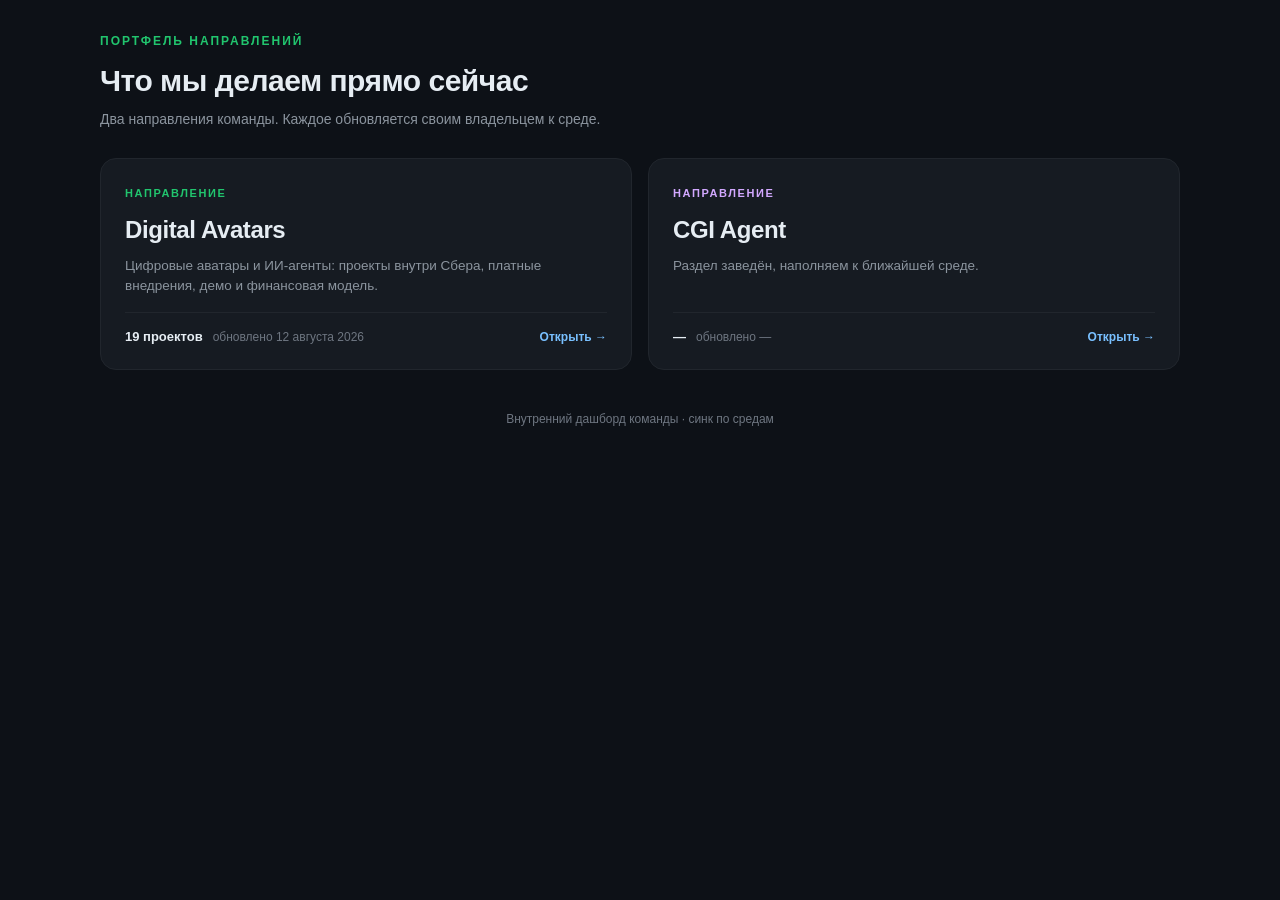
==== index.html @ f376ada9 "Два направления, общие стили, дата обновления и еженедельный пинг - index.html — титул с кнопками Di" ====
<!DOCTYPE html>
<html lang="ru">
<head>
<meta charset="UTF-8">
<meta name="viewport" content="width=device-width, initial-scale=1.0">
<title>Портфель направлений — Digital Avatars и CGI Agent</title>
<link rel="stylesheet" href="assets/style.css">
</head>
<body>
<div class="wrap">

  <header>
    <div class="kicker">Портфель направлений</div>
    <h1>Что мы делаем прямо сейчас</h1>
    <div class="sub">Два направления команды. Каждое обновляется своим владельцем к среде.</div>
  </header>

  <div class="home-cards">
    <a class="home-card da" href="digital-avatars.html">
      <div class="hc-kicker">Направление</div>
      <div class="hc-title">Digital Avatars</div>
      <div class="hc-desc">Цифровые аватары и ИИ-агенты: проекты внутри Сбера, платные внедрения, демо и финансовая модель.</div>
      <div class="hc-foot">
        <span class="hc-count">19 проектов</span>
        <span>обновлено <span data-updated="da">12 августа 2026</span></span>
        <span class="hc-go">Открыть →</span>
      </div>
    </a>

    <a class="home-card cgi" href="cgi-agent.html">
      <div class="hc-kicker">Направление</div>
      <div class="hc-title">CGI Agent</div>
      <div class="hc-desc">Раздел заведён, наполняем к ближайшей среде.</div>
      <div class="hc-foot">
        <span class="hc-count">—</span>
        <span>обновлено <span data-updated="cgi">—</span></span>
        <span class="hc-go">Открыть →</span>
      </div>
    </a>
  </div>

  <footer>Внутренний дашборд команды · синк по средам</footer>

</div>
</body>
</html>
---- assets/style.css ----
:root { color-scheme: dark; }
* { margin: 0; padding: 0; box-sizing: border-box; }
body {
  font-family: -apple-system, BlinkMacSystemFont, "Segoe UI", Roboto, Helvetica, Arial, sans-serif;
  background: #0d1117;
  color: #e6edf3;
  line-height: 1.5;
  padding: 32px 24px 64px;
  -webkit-font-smoothing: antialiased;
}
.wrap { max-width: 1080px; margin: 0 auto; }

/* Header */
header { margin-bottom: 8px; }
.kicker {
  font-size: 12px; letter-spacing: 2px; text-transform: uppercase;
  color: #21c56e; font-weight: 700; margin-bottom: 8px;
}
h1 { font-size: 30px; font-weight: 800; letter-spacing: -0.5px; }
.sub { color: #8b949e; font-size: 14px; margin-top: 6px; }
.updated { color: #6e7681; font-size: 12px; margin-top: 10px; }

/* Nav (шапка направлений — дублируется в разметке каждой страницы) */
.nav { display: flex; align-items: center; gap: 10px; flex-wrap: wrap; margin: 0 0 28px; }
.nav-btn {
  display: inline-block; padding: 9px 18px; border-radius: 10px;
  border: 1px solid #21262d; background: #161b22; color: #8b949e;
  font-size: 14px; font-weight: 700; text-decoration: none;
  transition: border-color .12s ease, color .12s ease, background .12s ease;
}
.nav-btn:hover { border-color: #30363d; color: #e6edf3; background: #1c2431; }
.nav-btn.active {
  border-color: #21c56e; color: #e6edf3; background: rgba(33,197,110,0.10);
  box-shadow: 0 0 0 1px rgba(33,197,110,0.25);
}
.nav-home {
  margin-left: auto; color: #6e7681; font-size: 12.5px;
  text-decoration: none; font-weight: 600;
}
.nav-home:hover { color: #8b949e; }

/* Titular page — карточки направлений */
.home-cards { display: grid; grid-template-columns: repeat(2, 1fr); gap: 16px; margin: 28px 0 36px; }
.home-card {
  display: block; text-decoration: none; color: inherit;
  background: #161b22; border: 1px solid #21262d; border-radius: 16px;
  padding: 26px 24px 22px; transition: border-color .12s ease, transform .12s ease;
}
.home-card:hover { border-color: #30363d; transform: translateY(-2px); }
.home-card.da:hover { border-color: #21c56e; }
.home-card.cgi:hover { border-color: #d2a8ff; }
.home-card .hc-kicker {
  font-size: 11px; letter-spacing: 1.6px; text-transform: uppercase;
  font-weight: 700; margin-bottom: 10px;
}
.home-card.da .hc-kicker { color: #21c56e; }
.home-card.cgi .hc-kicker { color: #d2a8ff; }
.home-card .hc-title { font-size: 24px; font-weight: 800; letter-spacing: -0.4px; }
.home-card .hc-desc { font-size: 13.5px; color: #8b949e; margin-top: 8px; min-height: 40px; }
.home-card .hc-foot {
  display: flex; align-items: baseline; gap: 10px;
  margin-top: 16px; padding-top: 14px; border-top: 1px solid #21262d;
  font-size: 12px; color: #6e7681;
}
.home-card .hc-count { font-weight: 700; color: #e6edf3; font-size: 13px; }
.home-card .hc-go { margin-left: auto; font-weight: 700; color: #79c0ff; }

/* Sections */
section { margin-bottom: 40px; }
.sec-head { display: flex; align-items: center; gap: 10px; margin-bottom: 16px; }
.sec-head h2 { font-size: 18px; font-weight: 700; }
.sec-head .dot { width: 10px; height: 10px; border-radius: 50%; }
.dot.green { background: #21c56e; }
.dot.blue  { background: #58a6ff; }
.dot.amber { background: #e3b341; }
.dot.violet { background: #d2a8ff; }
.sec-head .count { color: #6e7681; font-size: 13px; font-weight: 600; margin-left: auto; }

/* Summary counters */
.counters { display: flex; gap: 12px; flex-wrap: wrap; margin: 24px 0 36px; }
.counter {
  flex: 1; min-width: 150px; background: #161b22; border: 1px solid #21262d;
  border-radius: 12px; padding: 16px 18px;
}
.counter .n { font-size: 28px; font-weight: 800; color: #e6edf3; }
.counter .l { font-size: 12px; color: #8b949e; margin-top: 2px; }
.counter.green .n { color: #21c56e; }
.counter.blue  .n { color: #58a6ff; }
.counter.amber .n { color: #e3b341; }

/* Sub-group label (внутри секций) */
.group-label {
  font-size: 12px; text-transform: uppercase; letter-spacing: 1px;
  color: #8b949e; font-weight: 700; margin: 18px 0 8px;
}

/* Compact list */
.list { border: 1px solid #21262d; border-radius: 12px; overflow: hidden; background: #161b22; }
.row {
  display: flex; align-items: baseline; gap: 12px;
  padding: 11px 16px; border-bottom: 1px solid #21262d;
}
.row:last-child { border-bottom: none; }
.row .name { font-size: 14.5px; font-weight: 600; color: #e6edf3; flex: 1; }
.row .note { font-size: 13px; color: #8b949e; }
.tag {
  font-size: 11px; font-weight: 700; padding: 2px 8px; border-radius: 20px;
  white-space: nowrap; letter-spacing: 0.3px;
}
.tag.cross { background: rgba(88,166,255,0.14); color: #79c0ff; }
.tag.docs  { background: rgba(33,197,110,0.14); color: #56d888; }
.tag.dev   { background: rgba(227,179,65,0.16); color: #e3b341; }
.tag.paid  { background: rgba(210,153,255,0.16); color: #d2a8ff; }
.tag.wait  { background: rgba(139,148,158,0.18); color: #b1bac4; }
.tag.cpu   { background: rgba(255,123,114,0.14); color: #ff9f97; }

/* Пустое состояние (раздел, который ещё не наполнен) */
.empty {
  border: 1px dashed #30363d; border-radius: 12px; background: #12171f;
  padding: 26px 22px; color: #8b949e; font-size: 13.5px;
}
.empty b { color: #e6edf3; display: block; font-size: 15px; margin-bottom: 6px; font-weight: 700; }
.empty code {
  font-family: ui-monospace, SFMono-Regular, Menlo, monospace; font-size: 12.5px;
  background: #21262d; color: #b1bac4; padding: 1px 6px; border-radius: 5px;
}

/* Fin model */
.fin-grid { display: grid; grid-template-columns: repeat(3, 1fr); gap: 16px; }
.plan {
  background: #161b22; border: 1px solid #21262d; border-radius: 14px;
  padding: 22px 20px; position: relative;
}
.plan.mid { border-color: #21c56e; box-shadow: 0 0 0 1px rgba(33,197,110,0.35); }
.plan .tier { font-size: 13px; color: #8b949e; font-weight: 600; }
.plan .price { font-size: 26px; font-weight: 800; margin: 8px 0 4px; letter-spacing: -0.5px; }
.plan .price .cur { font-size: 15px; color: #8b949e; font-weight: 600; }
.plan .desc { font-size: 13px; color: #8b949e; }
.plan .badge {
  position: absolute; top: -10px; right: 16px; background: #21c56e; color: #06210f;
  font-size: 10px; font-weight: 800; text-transform: uppercase; letter-spacing: 0.5px;
  padding: 3px 9px; border-radius: 20px;
}

/* Sales plan table */
.plan-title { font-size: 14px; font-weight: 700; color: #e6edf3; margin: 28px 0 4px; }
.plan-sub { font-size: 12.5px; color: #8b949e; margin-bottom: 14px; }
.ptable-scroll { overflow-x: auto; }
.ptable { width: 100%; border-collapse: collapse; border: 1px solid #21262d;
  border-radius: 12px; overflow: hidden; background: #161b22; font-size: 14px; }
.ptable th, .ptable td { padding: 10px 14px; text-align: right; }
.ptable th:first-child, .ptable td:first-child { text-align: left; }
.ptable thead th { background: #1c2431; color: #8b949e; font-size: 12px;
  font-weight: 700; text-transform: uppercase; letter-spacing: 0.5px; }
.ptable tbody tr { border-top: 1px solid #21262d; }
.ptable .grp td { background: #21262d; color: #79c0ff; font-weight: 700;
  font-size: 12px; text-transform: uppercase; letter-spacing: 0.8px; }
.ptable .new td:first-child { color: #e6edf3; }
.ptable .new td { color: #79c0ff; font-weight: 600; }
.ptable .renew td:first-child { color: #56d888; }
.ptable .renew td { color: #56d888; font-weight: 600; }
.ptable .total td { border-top: 2px solid #30363d; }
.ptable .total td:first-child { color: #e6edf3; font-weight: 700; }
.ptable .total td { color: #e6edf3; font-weight: 700; }
.ptable .total.renew td:first-child, .ptable .total.renew td { color: #56d888; }
.num-dim { color: #6e7681; }

/* Avatar demo */
.demo-frame {
  position: relative; width: 100%; max-width: 100%; aspect-ratio: 16 / 9;
  border: 1px solid #21262d; border-radius: 14px; overflow: hidden; background: #161b22;
}
.demo-frame iframe { width: 100%; height: 100%; border: 0; display: block; }
.demo-fallback {
  position: absolute; inset: 0; display: flex; flex-direction: column;
  align-items: center; justify-content: center; gap: 12px; text-align: center;
  padding: 24px; color: #8b949e; font-size: 13px; z-index: -1;
}
.btn-link {
  display: inline-block; margin-top: 12px; padding: 9px 16px; border-radius: 10px;
  background: #21c56e; color: #06210f; font-weight: 700; font-size: 13px;
  text-decoration: none;
}
.demo-note { font-size: 12.5px; color: #8b949e; margin-top: 10px; }
.demo-img { width: 100%; max-width: 760px; border-radius: 14px; border: 1px solid #21262d; display: block; }

footer { margin-top: 40px; color: #6e7681; font-size: 12px; text-align: center; }

@media (max-width: 720px) {
  .fin-grid { grid-template-columns: 1fr; }
  .home-cards { grid-template-columns: 1fr; }
  .row { flex-wrap: wrap; gap: 6px 10px; }
  .nav-home { margin-left: 0; width: 100%; }
}
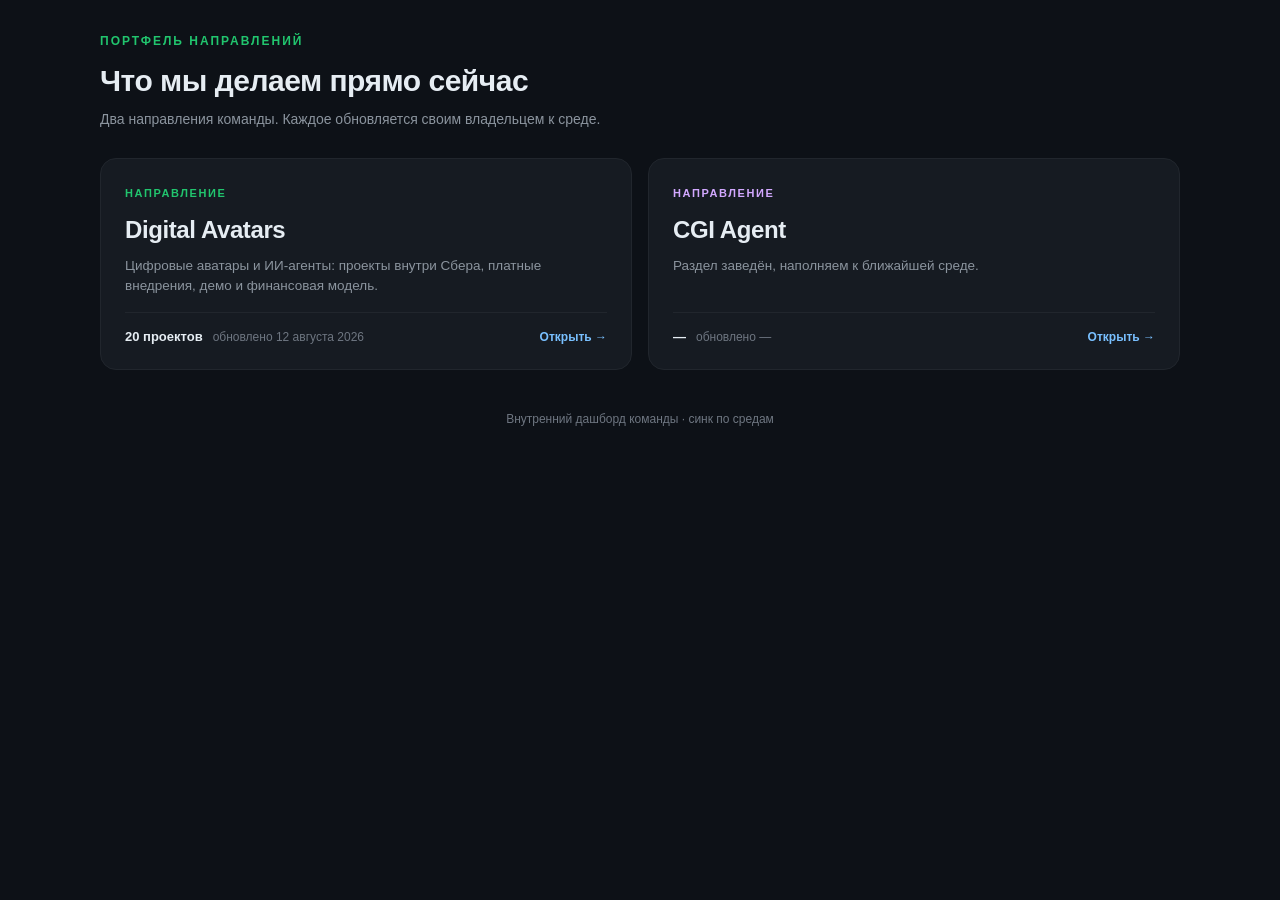
==== commit 58e1d3d1: "В проработку: агент индивидуальных уроков для Корпоративного университета Строка проекта плюс развор" ====
--- a/index.html
+++ b/index.html
@@ -21,7 +21,7 @@
       <div class="hc-title">Digital Avatars</div>
       <div class="hc-desc">Цифровые аватары и ИИ-агенты: проекты внутри Сбера, платные внедрения, демо и финансовая модель.</div>
       <div class="hc-foot">
-        <span class="hc-count">19 проектов</span>
+        <span class="hc-count">20 проектов</span>
         <span>обновлено <span data-updated="da">12 августа 2026</span></span>
         <span class="hc-go">Открыть →</span>
       </div>
--- a/assets/style.css
+++ b/assets/style.css
@@ -113,6 +113,70 @@
 .tag.paid  { background: rgba(210,153,255,0.16); color: #d2a8ff; }
 .tag.wait  { background: rgba(139,148,158,0.18); color: #b1bac4; }
 .tag.cpu   { background: rgba(255,123,114,0.14); color: #ff9f97; }
+
+/* Фокус недели */
+.focus {
+  border: 1px solid rgba(210,168,255,0.35); border-radius: 16px;
+  background: linear-gradient(180deg, rgba(210,168,255,0.06), rgba(210,168,255,0) 220px);
+  padding: 22px 22px 24px;
+}
+.focus .sec-head { margin-bottom: 14px; }
+.focus .demo-img { max-width: 100%; }
+
+.stand { margin-top: 22px; border-top: 1px solid #21262d; padding-top: 20px; }
+.stand-head { display: flex; align-items: center; gap: 14px; flex-wrap: wrap; }
+.stand-title { font-size: 15px; font-weight: 700; }
+.stand-sub { font-size: 12.5px; color: #8b949e; margin-top: 2px; }
+.stand-head .btn-link { margin-top: 0; margin-left: auto; }
+.creds {
+  margin-top: 12px; font-size: 12.5px; color: #8b949e;
+  background: #12171f; border: 1px solid #21262d; border-radius: 10px; padding: 9px 13px;
+}
+.creds code {
+  font-family: ui-monospace, SFMono-Regular, Menlo, monospace;
+  background: #21262d; color: #e6edf3; padding: 1px 7px; border-radius: 5px; font-size: 12.5px;
+}
+.stand-frame {
+  position: relative; margin-top: 14px; width: 100%; aspect-ratio: 16 / 9;
+  border: 1px solid #21262d; border-radius: 14px; overflow: hidden; background: #12171f;
+  display: flex; align-items: center; justify-content: center; flex-direction: column; gap: 10px;
+}
+.stand-frame iframe { width: 100%; height: 100%; border: 0; display: block; }
+.stand-load {
+  font: inherit; font-size: 13px; font-weight: 700; cursor: pointer;
+  padding: 10px 18px; border-radius: 10px; border: 0;
+  background: #d2a8ff; color: #1a0f24;
+}
+.stand-load:hover { background: #e0bfff; }
+.stand-hint { font-size: 12.5px; color: #6e7681; max-width: 460px; text-align: center; }
+
+.next {
+  margin-top: 22px; display: flex; align-items: center; gap: 10px;
+  border: 1px solid #21262d; border-left: 3px solid #e3b341; border-radius: 10px;
+  background: #161b22; padding: 13px 16px; font-size: 14.5px; font-weight: 600;
+}
+.next .next-label {
+  font-size: 11px; font-weight: 700; text-transform: uppercase; letter-spacing: 1px;
+  color: #e3b341;
+}
+
+/* Разворот сценария под строкой проекта */
+.scenario {
+  margin-top: 14px; border: 1px solid #21262d; border-left: 3px solid #58a6ff;
+  border-radius: 12px; background: #12171f; padding: 18px 20px;
+}
+.scenario .sc-title { font-size: 13.5px; font-weight: 700; color: #e6edf3; }
+.scenario .sc-sub { font-size: 12.5px; color: #8b949e; margin: 3px 0 16px; }
+.scenario ol { list-style: none; counter-reset: sc; display: grid; gap: 13px; }
+.scenario li { counter-increment: sc; display: flex; gap: 12px; }
+.scenario li::before {
+  content: counter(sc); flex: 0 0 22px; height: 22px; border-radius: 50%;
+  background: #21262d; color: #79c0ff; font-size: 11.5px; font-weight: 700;
+  display: flex; align-items: center; justify-content: center;
+}
+.scenario li > div { font-size: 13.5px; color: #c9d1d9; }
+.scenario .quote { color: #e6edf3; font-weight: 600; }
+.scenario .fmt { display: flex; gap: 8px; flex-wrap: wrap; margin-top: 8px; }
 
 /* Пустое состояние (раздел, который ещё не наполнен) */
 .empty {
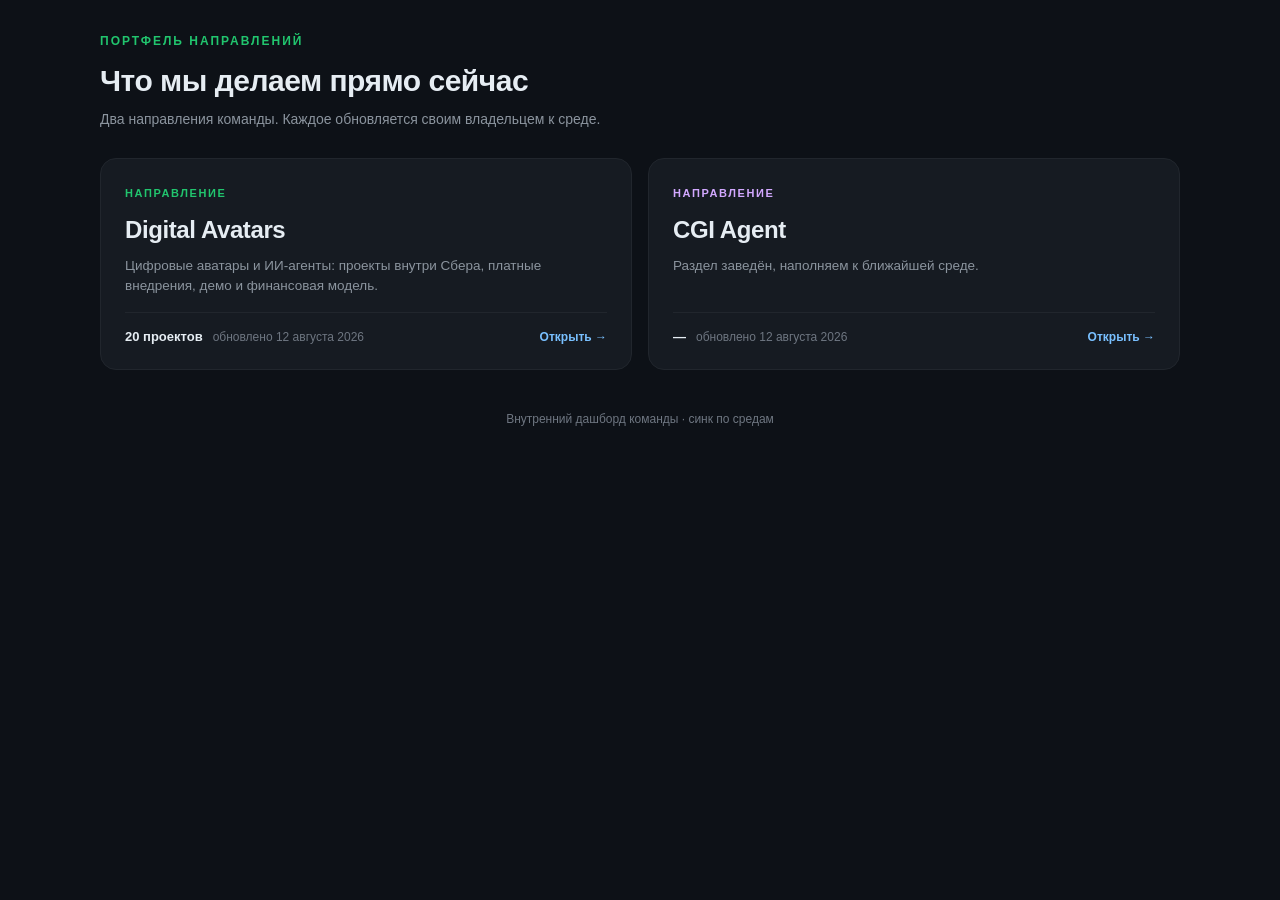
==== commit edad9930: "CGI Agent: два скриншота mcpgraph workspace Секция «Как это выглядит» на странице CGI Agent: сборка " ====
--- a/index.html
+++ b/index.html
@@ -33,7 +33,7 @@
       <div class="hc-desc">Раздел заведён, наполняем к ближайшей среде.</div>
       <div class="hc-foot">
         <span class="hc-count">—</span>
-        <span>обновлено <span data-updated="cgi">—</span></span>
+        <span>обновлено <span data-updated="cgi">12 августа 2026</span></span>
         <span class="hc-go">Открыть →</span>
       </div>
     </a>
--- a/assets/style.css
+++ b/assets/style.css
@@ -177,6 +177,17 @@
 .scenario li > div { font-size: 13.5px; color: #c9d1d9; }
 .scenario .quote { color: #e6edf3; font-weight: 600; }
 .scenario .fmt { display: flex; gap: 8px; flex-wrap: wrap; margin-top: 8px; }
+
+/* Скриншоты */
+.shots { display: grid; gap: 22px; }
+.shot img {
+  display: block; width: 100%; border-radius: 14px; border: 1px solid #21262d;
+}
+.shot figcaption { font-size: 12.5px; color: #8b949e; margin-top: 10px; }
+.shot .pending {
+  display: inline-block; margin-left: 6px; font-size: 11px; font-weight: 700;
+  text-transform: uppercase; letter-spacing: 0.6px; color: #e3b341;
+}
 
 /* Пустое состояние (раздел, который ещё не наполнен) */
 .empty {
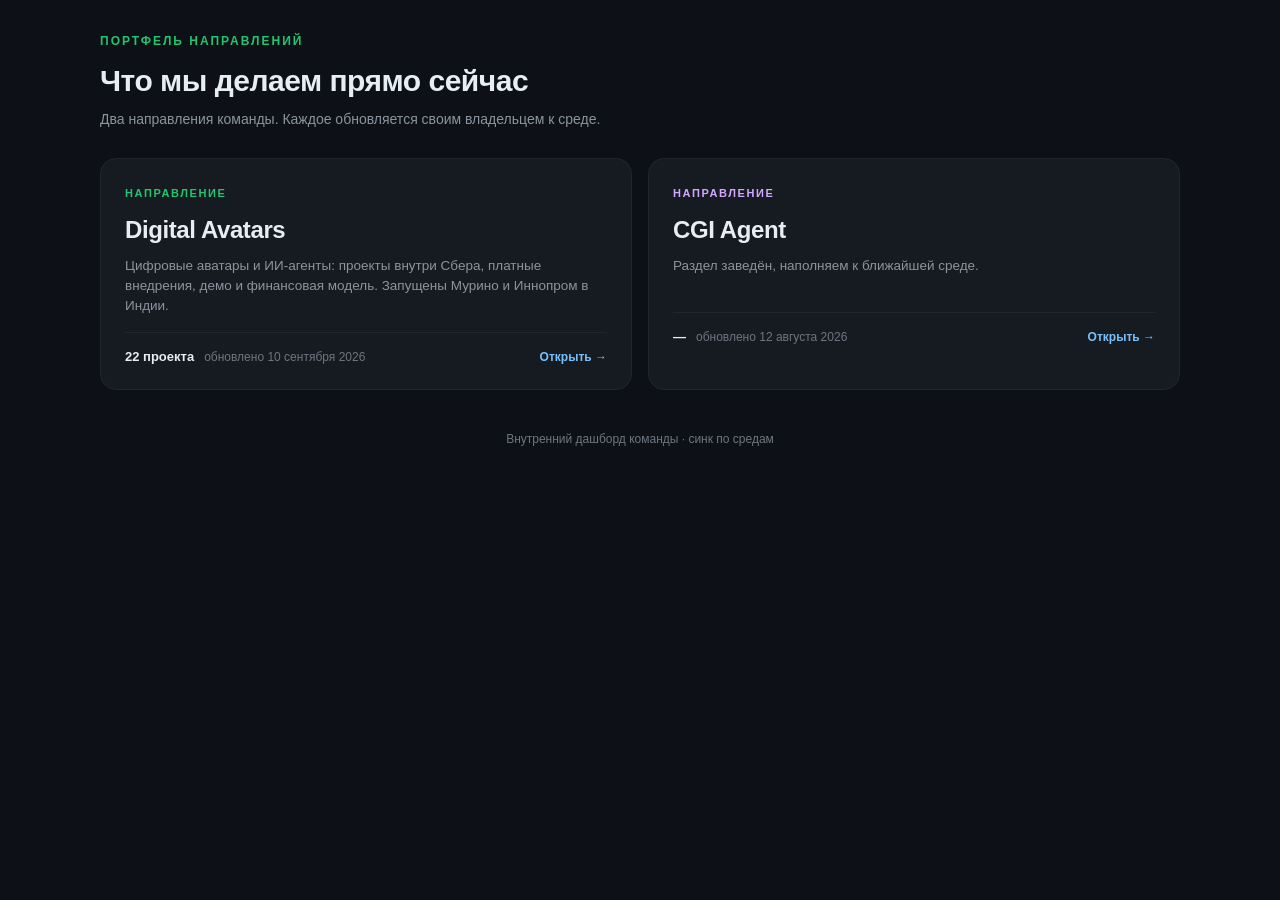
==== commit 6d2fb767: "Запущены Мурино и Иннопром: видео, секция «Запущено», апдейт портфеля Фокус недели переехал на Инноп" ====
--- a/index.html
+++ b/index.html
@@ -19,10 +19,10 @@
     <a class="home-card da" href="digital-avatars.html">
       <div class="hc-kicker">Направление</div>
       <div class="hc-title">Digital Avatars</div>
-      <div class="hc-desc">Цифровые аватары и ИИ-агенты: проекты внутри Сбера, платные внедрения, демо и финансовая модель.</div>
+      <div class="hc-desc">Цифровые аватары и ИИ-агенты: проекты внутри Сбера, платные внедрения, демо и финансовая модель. Запущены Мурино и Иннопром в Индии.</div>
       <div class="hc-foot">
-        <span class="hc-count">20 проектов</span>
-        <span>обновлено <span data-updated="da">12 августа 2026</span></span>
+        <span class="hc-count">22 проекта</span>
+        <span>обновлено <span data-updated="da">10 сентября 2026</span></span>
         <span class="hc-go">Открыть →</span>
       </div>
     </a>
--- a/assets/style.css
+++ b/assets/style.css
@@ -113,6 +113,9 @@
 .tag.paid  { background: rgba(210,153,255,0.16); color: #d2a8ff; }
 .tag.wait  { background: rgba(139,148,158,0.18); color: #b1bac4; }
 .tag.cpu   { background: rgba(255,123,114,0.14); color: #ff9f97; }
+.tag.live  { background: rgba(33,197,110,0.20); color: #56d888; }
+.tag.upd   { background: rgba(121,192,255,0.16); color: #a5d6ff; }
+.tag.new   { background: rgba(210,153,255,0.16); color: #d2a8ff; }
 
 /* Фокус недели */
 .focus {
@@ -159,6 +162,51 @@
   font-size: 11px; font-weight: 700; text-transform: uppercase; letter-spacing: 1px;
   color: #e3b341;
 }
+
+/* Видео с площадок */
+.vid { margin: 0; }
+.vid video {
+  display: block; width: 100%; border-radius: 14px;
+  border: 1px solid #21262d; background: #0d1117;
+}
+.vid figcaption { font-size: 12.5px; color: #8b949e; margin-top: 9px; }
+.vid-grid { display: grid; grid-template-columns: repeat(2, 1fr); gap: 16px; margin-top: 16px; }
+
+/* Фокус недели: вертикальное видео слева, программа справа */
+.focus-split {
+  display: grid; grid-template-columns: 250px 1fr; gap: 22px;
+  align-items: start; margin-top: 16px;
+}
+
+/* Программа выставки / этапы */
+.timeline { display: grid; gap: 10px; }
+.tl {
+  display: flex; gap: 14px; align-items: baseline;
+  border: 1px solid #21262d; border-radius: 10px; background: #161b22; padding: 12px 15px;
+}
+.tl .d {
+  font-size: 12px; font-weight: 800; letter-spacing: 0.3px;
+  color: #8b949e; flex: 0 0 92px;
+}
+.tl .t { font-size: 13.5px; color: #c9d1d9; }
+.tl.now { border-color: rgba(210,168,255,0.45); background: rgba(210,168,255,0.06); }
+.tl.now .d { color: #d2a8ff; }
+.tl.now .t { color: #e6edf3; font-weight: 600; }
+
+/* Карточка запущенного проекта */
+.launch {
+  margin-top: 16px; border: 1px solid #21262d; border-left: 3px solid #21c56e;
+  border-radius: 14px; background: #12171f; padding: 20px 22px 22px;
+}
+.launch-head { display: flex; align-items: baseline; gap: 14px; flex-wrap: wrap; }
+.launch-title { font-size: 16px; font-weight: 700; }
+.launch-sub { font-size: 12.5px; color: #8b949e; margin-top: 3px; }
+.launch-date {
+  margin-left: auto; font-size: 11px; font-weight: 800;
+  text-transform: uppercase; letter-spacing: 0.6px; white-space: nowrap;
+  color: #56d888; background: rgba(33,197,110,0.14); padding: 4px 10px; border-radius: 20px;
+}
+.launch-body { font-size: 13.5px; color: #c9d1d9; margin-top: 10px; }
 
 /* Разворот сценария под строкой проекта */
 .scenario {
@@ -266,4 +314,9 @@
   .home-cards { grid-template-columns: 1fr; }
   .row { flex-wrap: wrap; gap: 6px 10px; }
   .nav-home { margin-left: 0; width: 100%; }
-}
+  .vid-grid { grid-template-columns: 1fr; }
+  .focus-split { grid-template-columns: 1fr; }
+  .focus-split .vid { max-width: 250px; }
+  .tl { flex-wrap: wrap; gap: 4px 14px; }
+  .launch-date { margin-left: 0; }
+}
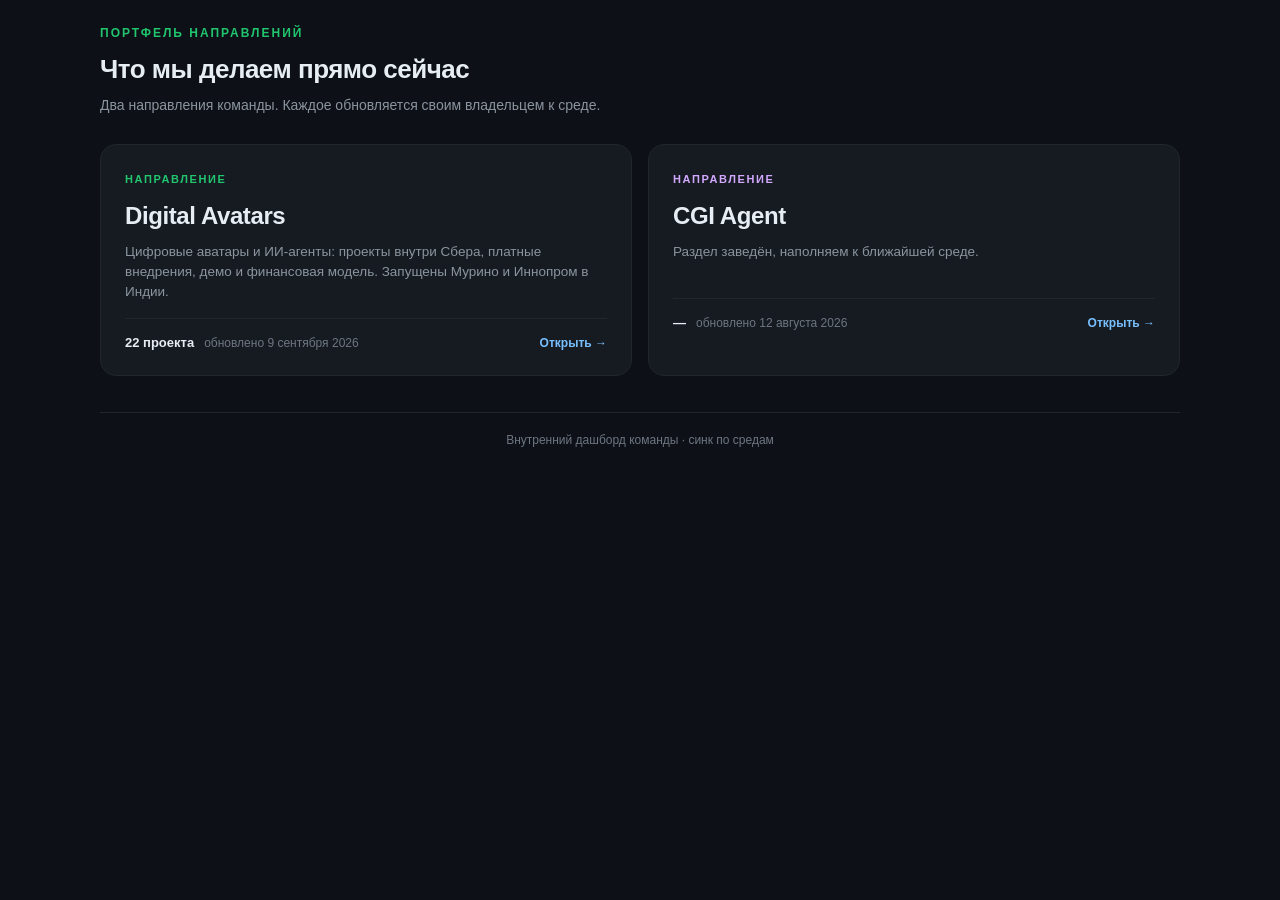
==== commit aca534ef: "Перевёрстка: полосы вместо коробок в коробках, счётчики по стадиям Страница читалась зигзагом: «Запу" ====
--- a/index.html
+++ b/index.html
@@ -22,7 +22,7 @@
       <div class="hc-desc">Цифровые аватары и ИИ-агенты: проекты внутри Сбера, платные внедрения, демо и финансовая модель. Запущены Мурино и Иннопром в Индии.</div>
       <div class="hc-foot">
         <span class="hc-count">22 проекта</span>
-        <span>обновлено <span data-updated="da">10 сентября 2026</span></span>
+        <span>обновлено <span data-updated="da">9 сентября 2026</span></span>
         <span class="hc-go">Открыть →</span>
       </div>
     </a>
--- a/assets/style.css
+++ b/assets/style.css
@@ -1,322 +1,375 @@
-:root { color-scheme: dark; }
+/* Дашборд направлений. Тёмная база, зелёный акцент направления.
+   Принцип: разделяем вёрсткой и воздухом, а не рамками. Коробка появляется
+   только там, где она сама по себе объект (список, таблица, тариф). */
+
+:root {
+  color-scheme: dark;
+
+  --bg:        #0d1117;
+  --panel:     #161b22;
+  --panel-dim: #12171f;
+  --line:      #21262d;
+  --line-soft: #1b2029;
+
+  --ink:       #e6edf3;
+  --ink-mid:   #c9d1d9;
+  --ink-dim:   #8b949e;
+  --ink-faint: #6e7681;
+
+  --green:  #21c56e;
+  --green-soft: #56d888;
+  --blue:   #58a6ff;
+  --blue-soft: #79c0ff;
+  --amber:  #e3b341;
+  --violet: #d2a8ff;
+  --coral:  #ff9f97;
+
+  /* Иерархия скруглений: чем крупнее объект, тем больше радиус */
+  --r-pill:  20px;
+  --r-chip:  5px;
+  --r-panel: 10px;
+  --r-media: 10px;
+}
+
 * { margin: 0; padding: 0; box-sizing: border-box; }
+
 body {
+  /* Системный стек намеренно: дашборд открывают с корпоративных машин,
+     где внешний шрифтовой CDN может быть недоступен. */
   font-family: -apple-system, BlinkMacSystemFont, "Segoe UI", Roboto, Helvetica, Arial, sans-serif;
-  background: #0d1117;
-  color: #e6edf3;
+  background: var(--bg);
+  color: var(--ink);
   line-height: 1.5;
-  padding: 32px 24px 64px;
+  padding: 24px 24px 40px;
   -webkit-font-smoothing: antialiased;
 }
+
 .wrap { max-width: 1080px; margin: 0 auto; }
-
-/* Header */
+.wrap.wide { max-width: 1440px; }
+
+/* ─── Шапка ─────────────────────────────────────────────────────────── */
+
 header { margin-bottom: 8px; }
 .kicker {
   font-size: 12px; letter-spacing: 2px; text-transform: uppercase;
-  color: #21c56e; font-weight: 700; margin-bottom: 8px;
-}
-h1 { font-size: 30px; font-weight: 800; letter-spacing: -0.5px; }
-.sub { color: #8b949e; font-size: 14px; margin-top: 6px; }
-.updated { color: #6e7681; font-size: 12px; margin-top: 10px; }
-
-/* Nav (шапка направлений — дублируется в разметке каждой страницы) */
-.nav { display: flex; align-items: center; gap: 10px; flex-wrap: wrap; margin: 0 0 28px; }
+  color: var(--green); font-weight: 700; margin-bottom: 8px;
+}
+h1 { font-size: 26px; font-weight: 800; letter-spacing: -0.5px; }
+.sub { color: var(--ink-dim); font-size: 14px; margin-top: 6px; }
+.updated { color: var(--ink-faint); font-size: 12px; margin-top: 10px; }
+
+.nav { display: flex; align-items: center; gap: 10px; flex-wrap: wrap; margin: 0 0 20px; }
 .nav-btn {
-  display: inline-block; padding: 9px 18px; border-radius: 10px;
-  border: 1px solid #21262d; background: #161b22; color: #8b949e;
+  display: inline-block; padding: 9px 18px; border-radius: var(--r-panel);
+  border: 1px solid var(--line); background: var(--panel); color: var(--ink-dim);
   font-size: 14px; font-weight: 700; text-decoration: none;
   transition: border-color .12s ease, color .12s ease, background .12s ease;
 }
-.nav-btn:hover { border-color: #30363d; color: #e6edf3; background: #1c2431; }
+.nav-btn:hover { border-color: #30363d; color: var(--ink); background: #1c2431; }
 .nav-btn.active {
-  border-color: #21c56e; color: #e6edf3; background: rgba(33,197,110,0.10);
+  border-color: var(--green); color: var(--ink); background: rgba(33,197,110,0.10);
   box-shadow: 0 0 0 1px rgba(33,197,110,0.25);
 }
-.nav-home {
-  margin-left: auto; color: #6e7681; font-size: 12.5px;
-  text-decoration: none; font-weight: 600;
-}
-.nav-home:hover { color: #8b949e; }
-
-/* Titular page — карточки направлений */
+.nav-home { margin-left: auto; color: var(--ink-faint); font-size: 12.5px; text-decoration: none; font-weight: 600; }
+.nav-home:hover { color: var(--ink-dim); }
+
+/* ─── Титул: карточки направлений ───────────────────────────────────── */
+
 .home-cards { display: grid; grid-template-columns: repeat(2, 1fr); gap: 16px; margin: 28px 0 36px; }
 .home-card {
   display: block; text-decoration: none; color: inherit;
-  background: #161b22; border: 1px solid #21262d; border-radius: 16px;
+  background: var(--panel); border: 1px solid var(--line); border-radius: 16px;
   padding: 26px 24px 22px; transition: border-color .12s ease, transform .12s ease;
 }
 .home-card:hover { border-color: #30363d; transform: translateY(-2px); }
-.home-card.da:hover { border-color: #21c56e; }
-.home-card.cgi:hover { border-color: #d2a8ff; }
+.home-card.da:hover { border-color: var(--green); }
+.home-card.cgi:hover { border-color: var(--violet); }
 .home-card .hc-kicker {
   font-size: 11px; letter-spacing: 1.6px; text-transform: uppercase;
   font-weight: 700; margin-bottom: 10px;
 }
-.home-card.da .hc-kicker { color: #21c56e; }
-.home-card.cgi .hc-kicker { color: #d2a8ff; }
+.home-card.da .hc-kicker { color: var(--green); }
+.home-card.cgi .hc-kicker { color: var(--violet); }
 .home-card .hc-title { font-size: 24px; font-weight: 800; letter-spacing: -0.4px; }
-.home-card .hc-desc { font-size: 13.5px; color: #8b949e; margin-top: 8px; min-height: 40px; }
+.home-card .hc-desc { font-size: 13.5px; color: var(--ink-dim); margin-top: 8px; min-height: 40px; }
 .home-card .hc-foot {
   display: flex; align-items: baseline; gap: 10px;
-  margin-top: 16px; padding-top: 14px; border-top: 1px solid #21262d;
-  font-size: 12px; color: #6e7681;
-}
-.home-card .hc-count { font-weight: 700; color: #e6edf3; font-size: 13px; }
-.home-card .hc-go { margin-left: auto; font-weight: 700; color: #79c0ff; }
-
-/* Sections */
-section { margin-bottom: 40px; }
-.sec-head { display: flex; align-items: center; gap: 10px; margin-bottom: 16px; }
-.sec-head h2 { font-size: 18px; font-weight: 700; }
-.sec-head .dot { width: 10px; height: 10px; border-radius: 50%; }
-.dot.green { background: #21c56e; }
-.dot.blue  { background: #58a6ff; }
-.dot.amber { background: #e3b341; }
-.dot.violet { background: #d2a8ff; }
-.sec-head .count { color: #6e7681; font-size: 13px; font-weight: 600; margin-left: auto; }
-
-/* Summary counters */
-.counters { display: flex; gap: 12px; flex-wrap: wrap; margin: 24px 0 36px; }
-.counter {
-  flex: 1; min-width: 150px; background: #161b22; border: 1px solid #21262d;
-  border-radius: 12px; padding: 16px 18px;
-}
-.counter .n { font-size: 28px; font-weight: 800; color: #e6edf3; }
-.counter .l { font-size: 12px; color: #8b949e; margin-top: 2px; }
-.counter.green .n { color: #21c56e; }
-.counter.blue  .n { color: #58a6ff; }
-.counter.amber .n { color: #e3b341; }
-
-/* Sub-group label (внутри секций) */
+  margin-top: 16px; padding-top: 14px; border-top: 1px solid var(--line);
+  font-size: 12px; color: var(--ink-faint);
+}
+.home-card .hc-count { font-weight: 700; color: var(--ink); font-size: 13px; }
+.home-card .hc-go { margin-left: auto; font-weight: 700; color: var(--blue-soft); }
+
+/* ─── Секции ────────────────────────────────────────────────────────── */
+
+section { margin-bottom: 22px; }
+.sec-head { display: flex; align-items: baseline; gap: 10px; margin-bottom: 14px; }
+.sec-head h2 { font-size: 17px; font-weight: 700; letter-spacing: -0.2px; }
+.sec-head .dot { width: 8px; height: 8px; border-radius: 50%; align-self: center; }
+.dot.green  { background: var(--green); }
+.dot.blue   { background: var(--blue); }
+.dot.amber  { background: var(--amber); }
+.dot.violet { background: var(--violet); }
+.sec-head .count { color: var(--ink-faint); font-size: 13px; font-weight: 600; margin-left: auto; }
+
+/* Полоса-разделитель между крупными блоками страницы */
+.band { border-top: 1px solid var(--line); padding-top: 18px; }
+
+/* Две равные колонки внутри полосы */
+.duo { display: grid; grid-template-columns: 1fr 1fr; gap: 30px; align-items: start; }
+.cols { display: grid; grid-template-columns: 1fr 1fr; gap: 30px; align-items: start; }
+.cols > .col > section:last-child { margin-bottom: 0; }
+
+/* ─── Счётчики: полоса статистики, не мозаика карточек ──────────────── */
+
+.counters {
+  display: flex; flex-wrap: wrap;
+  border-top: 1px solid var(--line); border-bottom: 1px solid var(--line);
+  margin: 18px 0 26px;
+}
+.counter { flex: 1; min-width: 130px; padding: 14px 20px 14px 0; }
+.counter + .counter { border-left: 1px solid var(--line); padding-left: 20px; }
+.counter .n { font-size: 26px; font-weight: 800; color: var(--ink); letter-spacing: -0.5px; }
+.counter .l { font-size: 12px; color: var(--ink-dim); margin-top: 1px; }
+.counter.green .n { color: var(--green); }
+.counter.blue  .n { color: var(--blue); }
+.counter.amber .n { color: var(--amber); }
+
+/* ─── Списки проектов ───────────────────────────────────────────────── */
+
 .group-label {
-  font-size: 12px; text-transform: uppercase; letter-spacing: 1px;
-  color: #8b949e; font-weight: 700; margin: 18px 0 8px;
-}
-
-/* Compact list */
-.list { border: 1px solid #21262d; border-radius: 12px; overflow: hidden; background: #161b22; }
-.row {
-  display: flex; align-items: baseline; gap: 12px;
-  padding: 11px 16px; border-bottom: 1px solid #21262d;
-}
+  font-size: 11px; text-transform: uppercase; letter-spacing: 1.2px;
+  color: var(--ink-dim); font-weight: 700; margin: 0 0 8px;
+}
+.group + .group { margin-top: 22px; }
+
+.list { border: 1px solid var(--line); border-radius: var(--r-panel); overflow: hidden; background: var(--panel); }
+.row { display: flex; align-items: baseline; gap: 10px; padding: 9px 14px; border-bottom: 1px solid var(--line-soft); }
 .row:last-child { border-bottom: none; }
-.row .name { font-size: 14.5px; font-weight: 600; color: #e6edf3; flex: 1; }
-.row .note { font-size: 13px; color: #8b949e; }
+.row .name { font-size: 14px; font-weight: 600; color: var(--ink); flex: 1; }
+.row .note { font-size: 13px; color: var(--ink-dim); }
+.row.paused .name { color: var(--ink-dim); font-weight: 500; }
+
 .tag {
-  font-size: 11px; font-weight: 700; padding: 2px 8px; border-radius: 20px;
+  font-size: 11px; font-weight: 700; padding: 2px 8px; border-radius: var(--r-pill);
   white-space: nowrap; letter-spacing: 0.3px;
 }
-.tag.cross { background: rgba(88,166,255,0.14); color: #79c0ff; }
-.tag.docs  { background: rgba(33,197,110,0.14); color: #56d888; }
-.tag.dev   { background: rgba(227,179,65,0.16); color: #e3b341; }
-.tag.paid  { background: rgba(210,153,255,0.16); color: #d2a8ff; }
+.tag.cross { background: rgba(88,166,255,0.14);  color: var(--blue-soft); }
+.tag.docs  { background: rgba(33,197,110,0.14);  color: var(--green-soft); }
+.tag.dev   { background: rgba(227,179,65,0.16);  color: var(--amber); }
+.tag.paid  { background: rgba(210,153,255,0.16); color: var(--violet); }
 .tag.wait  { background: rgba(139,148,158,0.18); color: #b1bac4; }
-.tag.cpu   { background: rgba(255,123,114,0.14); color: #ff9f97; }
-.tag.live  { background: rgba(33,197,110,0.20); color: #56d888; }
+.tag.cpu   { background: rgba(255,123,114,0.14); color: var(--coral); }
+.tag.live  { background: rgba(33,197,110,0.20);  color: var(--green-soft); }
 .tag.upd   { background: rgba(121,192,255,0.16); color: #a5d6ff; }
-.tag.new   { background: rgba(210,153,255,0.16); color: #d2a8ff; }
-
-/* Фокус недели */
-.focus {
-  border: 1px solid rgba(210,168,255,0.35); border-radius: 16px;
-  background: linear-gradient(180deg, rgba(210,168,255,0.06), rgba(210,168,255,0) 220px);
-  padding: 22px 22px 24px;
-}
-.focus .sec-head { margin-bottom: 14px; }
-.focus .demo-img { max-width: 100%; }
-
-.stand { margin-top: 22px; border-top: 1px solid #21262d; padding-top: 20px; }
-.stand-head { display: flex; align-items: center; gap: 14px; flex-wrap: wrap; }
-.stand-title { font-size: 15px; font-weight: 700; }
-.stand-sub { font-size: 12.5px; color: #8b949e; margin-top: 2px; }
+.tag.new   { background: rgba(210,153,255,0.16); color: var(--violet); }
+.tag.pause { background: rgba(139,148,158,0.14); color: var(--ink-dim); }
+
+/* ─── Запущенная площадка: колонка, а не карточка ───────────────────── */
+
+.launch-title { font-size: 16px; font-weight: 700; letter-spacing: -0.2px; }
+.launch-meta {
+  display: flex; align-items: baseline; gap: 8px; flex-wrap: wrap;
+  margin-top: 4px; font-size: 12.5px; color: var(--ink-dim);
+}
+.launch-meta .when { color: var(--green-soft); font-weight: 700; }
+.launch-body { font-size: 13.5px; color: var(--ink-mid); margin-top: 10px; }
+
+/* Видео: в один ряд, не во всю ширину. Все ролики сняты вертикально. */
+.vid { margin: 0; }
+.vid video { width: 100%; height: auto; display: block; border-radius: var(--r-media); background: #000; }
+.vid figcaption { font-size: 12px; color: var(--ink-dim); margin-top: 7px; line-height: 1.35; }
+.vid-row { display: flex; gap: 12px; align-items: flex-start; margin-top: 14px; }
+.vid-row .vid { flex: 0 0 158px; }
+
+/* Ролики слева, содержательная часть площадки справа — иначе под коротким
+   видео остаётся дыра, а блок уезжает вниз лишними экранами. */
+.launch-split { display: flex; gap: 22px; align-items: flex-start; flex-wrap: wrap; margin-top: 14px; }
+.launch-split .vid-row { margin-top: 0; }
+.launch-split .side { flex: 1; min-width: 260px; }
+.launch-split .timeline { margin-top: 0; }
+.launch-split .stand { margin-top: 0; padding-top: 0; border-top: none; }
+
+/* Программа события: строки с волосяной линией, без рамок */
+.timeline { margin-top: 16px; border-top: 1px solid var(--line); }
+.tl {
+  display: flex; gap: 14px; align-items: baseline;
+  padding: 9px 0; border-bottom: 1px solid var(--line-soft);
+}
+.tl .d { font-size: 12px; font-weight: 700; color: var(--ink-dim); flex: 0 0 88px; }
+.tl .t { font-size: 13.5px; color: var(--ink-mid); }
+.tl.now .d { color: var(--violet); }
+.tl.now .t { color: var(--ink); font-weight: 600; }
+
+/* Ближайший шаг: строка с меткой, без цветной планки сбоку */
+.next {
+  display: flex; align-items: baseline; gap: 10px; flex-wrap: wrap;
+  margin-top: 14px; padding-top: 12px; border-top: 1px solid var(--line);
+  font-size: 13.5px; font-weight: 600; color: var(--ink);
+}
+.next .next-label {
+  font-size: 10.5px; font-weight: 800; text-transform: uppercase; letter-spacing: 1px;
+  color: var(--amber);
+}
+
+/* ─── Живой стенд ───────────────────────────────────────────────────── */
+
+.stand { margin-top: 16px; padding-top: 14px; border-top: 1px solid var(--line); }
+.stand-head { display: flex; align-items: center; gap: 12px; flex-wrap: wrap; }
+.stand-title { font-size: 13.5px; font-weight: 700; }
+.stand-sub { font-size: 12px; color: var(--ink-dim); margin-top: 1px; }
 .stand-head .btn-link { margin-top: 0; margin-left: auto; }
 .creds {
-  margin-top: 12px; font-size: 12.5px; color: #8b949e;
-  background: #12171f; border: 1px solid #21262d; border-radius: 10px; padding: 9px 13px;
+  margin-top: 10px; font-size: 12.5px; color: var(--ink-dim);
+  background: var(--panel-dim); border: 1px solid var(--line);
+  border-radius: var(--r-panel); padding: 8px 12px;
 }
 .creds code {
   font-family: ui-monospace, SFMono-Regular, Menlo, monospace;
-  background: #21262d; color: #e6edf3; padding: 1px 7px; border-radius: 5px; font-size: 12.5px;
-}
+  background: var(--line); color: var(--ink); padding: 1px 6px;
+  border-radius: var(--r-chip); font-size: 12.5px;
+}
+/* До клика — компактная полоса с кнопкой. Пропорции 16:9 появляются
+   вместе с iframe: класс .loaded ставит скрипт. */
 .stand-frame {
-  position: relative; margin-top: 14px; width: 100%; aspect-ratio: 16 / 9;
-  border: 1px solid #21262d; border-radius: 14px; overflow: hidden; background: #12171f;
-  display: flex; align-items: center; justify-content: center; flex-direction: column; gap: 10px;
-}
+  position: relative; margin-top: 12px; width: 100%;
+  border: 1px solid var(--line); border-radius: var(--r-panel); overflow: hidden;
+  background: var(--panel-dim);
+  display: flex; align-items: center; justify-content: center;
+  flex-direction: column; gap: 8px; padding: 16px;
+}
+.stand-frame.loaded { aspect-ratio: 16 / 9; padding: 0; }
 .stand-frame iframe { width: 100%; height: 100%; border: 0; display: block; }
 .stand-load {
   font: inherit; font-size: 13px; font-weight: 700; cursor: pointer;
-  padding: 10px 18px; border-radius: 10px; border: 0;
-  background: #d2a8ff; color: #1a0f24;
+  padding: 9px 16px; border-radius: var(--r-panel); border: 0;
+  background: var(--violet); color: #1a0f24;
 }
 .stand-load:hover { background: #e0bfff; }
-.stand-hint { font-size: 12.5px; color: #6e7681; max-width: 460px; text-align: center; }
-
-.next {
-  margin-top: 22px; display: flex; align-items: center; gap: 10px;
-  border: 1px solid #21262d; border-left: 3px solid #e3b341; border-radius: 10px;
-  background: #161b22; padding: 13px 16px; font-size: 14.5px; font-weight: 600;
-}
-.next .next-label {
-  font-size: 11px; font-weight: 700; text-transform: uppercase; letter-spacing: 1px;
-  color: #e3b341;
-}
-
-/* Видео с площадок */
-.vid { margin: 0; }
-.vid video {
-  display: block; width: 100%; border-radius: 14px;
-  border: 1px solid #21262d; background: #0d1117;
-}
-.vid figcaption { font-size: 12.5px; color: #8b949e; margin-top: 9px; }
-.vid-grid { display: grid; grid-template-columns: repeat(2, 1fr); gap: 16px; margin-top: 16px; }
-
-/* Фокус недели: вертикальное видео слева, программа справа */
-.focus-split {
-  display: grid; grid-template-columns: 250px 1fr; gap: 22px;
-  align-items: start; margin-top: 16px;
-}
-
-/* Программа выставки / этапы */
-.timeline { display: grid; gap: 10px; }
-.tl {
-  display: flex; gap: 14px; align-items: baseline;
-  border: 1px solid #21262d; border-radius: 10px; background: #161b22; padding: 12px 15px;
-}
-.tl .d {
-  font-size: 12px; font-weight: 800; letter-spacing: 0.3px;
-  color: #8b949e; flex: 0 0 92px;
-}
-.tl .t { font-size: 13.5px; color: #c9d1d9; }
-.tl.now { border-color: rgba(210,168,255,0.45); background: rgba(210,168,255,0.06); }
-.tl.now .d { color: #d2a8ff; }
-.tl.now .t { color: #e6edf3; font-weight: 600; }
-
-/* Карточка запущенного проекта */
-.launch {
-  margin-top: 16px; border: 1px solid #21262d; border-left: 3px solid #21c56e;
-  border-radius: 14px; background: #12171f; padding: 20px 22px 22px;
-}
-.launch-head { display: flex; align-items: baseline; gap: 14px; flex-wrap: wrap; }
-.launch-title { font-size: 16px; font-weight: 700; }
-.launch-sub { font-size: 12.5px; color: #8b949e; margin-top: 3px; }
-.launch-date {
-  margin-left: auto; font-size: 11px; font-weight: 800;
-  text-transform: uppercase; letter-spacing: 0.6px; white-space: nowrap;
-  color: #56d888; background: rgba(33,197,110,0.14); padding: 4px 10px; border-radius: 20px;
-}
-.launch-body { font-size: 13.5px; color: #c9d1d9; margin-top: 10px; }
-
-/* Разворот сценария под строкой проекта */
-.scenario {
-  margin-top: 14px; border: 1px solid #21262d; border-left: 3px solid #58a6ff;
-  border-radius: 12px; background: #12171f; padding: 18px 20px;
-}
-.scenario .sc-title { font-size: 13.5px; font-weight: 700; color: #e6edf3; }
-.scenario .sc-sub { font-size: 12.5px; color: #8b949e; margin: 3px 0 16px; }
-.scenario ol { list-style: none; counter-reset: sc; display: grid; gap: 13px; }
-.scenario li { counter-increment: sc; display: flex; gap: 12px; }
+.stand-hint { font-size: 12px; color: var(--ink-faint); max-width: 420px; text-align: center; }
+
+.btn-link {
+  display: inline-block; padding: 8px 14px; border-radius: var(--r-panel);
+  background: var(--green); color: #06210f; font-weight: 700; font-size: 12.5px;
+  text-decoration: none; white-space: nowrap;
+}
+.btn-link:hover { background: #2ad97c; }
+
+/* ─── Сценарий агента ───────────────────────────────────────────────── */
+
+.scenario { margin-top: 18px; padding-top: 14px; border-top: 1px solid var(--line); }
+.scenario .sc-title { font-size: 13.5px; font-weight: 700; color: var(--ink); }
+.scenario .sc-sub { font-size: 12.5px; color: var(--ink-dim); margin: 3px 0 14px; }
+.scenario ol { list-style: none; counter-reset: sc; display: grid; gap: 12px; }
+.scenario li { counter-increment: sc; display: flex; gap: 11px; }
 .scenario li::before {
-  content: counter(sc); flex: 0 0 22px; height: 22px; border-radius: 50%;
-  background: #21262d; color: #79c0ff; font-size: 11.5px; font-weight: 700;
+  content: counter(sc); flex: 0 0 20px; height: 20px; border-radius: 50%;
+  background: var(--line); color: var(--blue-soft); font-size: 11px; font-weight: 700;
   display: flex; align-items: center; justify-content: center;
 }
-.scenario li > div { font-size: 13.5px; color: #c9d1d9; }
-.scenario .quote { color: #e6edf3; font-weight: 600; }
-.scenario .fmt { display: flex; gap: 8px; flex-wrap: wrap; margin-top: 8px; }
-
-/* Скриншоты */
+.scenario li > div { font-size: 13px; color: var(--ink-mid); }
+.scenario .quote { color: var(--ink); font-weight: 600; }
+.scenario .fmt { display: flex; gap: 8px; flex-wrap: wrap; margin-top: 7px; }
+
+/* ─── Демо аватара ──────────────────────────────────────────────────── */
+/* Стенд не отрисовывается внутри панели, поэтому не держим мёртвый 16:9 */
+
+.demo-strip {
+  display: flex; align-items: center; gap: 16px; flex-wrap: wrap;
+  border: 1px solid var(--line); border-radius: var(--r-panel);
+  background: var(--panel); padding: 14px 16px;
+  font-size: 13px; color: var(--ink-dim);
+}
+.demo-strip p { flex: 1; min-width: 220px; }
+.demo-note { font-size: 12.5px; color: var(--ink-dim); margin-top: 10px; }
+.demo-img { width: 100%; max-width: 760px; border-radius: var(--r-media); border: 1px solid var(--line); display: block; }
+
+/* ─── Финансовая модель ─────────────────────────────────────────────── */
+
+.fin-grid { display: grid; grid-template-columns: repeat(3, 1fr); gap: 12px; }
+.plan {
+  background: var(--panel); border: 1px solid var(--line); border-radius: var(--r-panel);
+  padding: 15px; position: relative;
+}
+.plan.mid { border-color: var(--green); box-shadow: 0 0 0 1px rgba(33,197,110,0.30); }
+.plan .tier { font-size: 12.5px; color: var(--ink-dim); font-weight: 600; }
+.plan .price { font-size: 24px; font-weight: 800; margin: 6px 0 4px; letter-spacing: -0.5px; }
+.plan .price .cur { font-size: 14px; color: var(--ink-dim); font-weight: 600; }
+.plan .desc { font-size: 12.5px; color: var(--ink-dim); }
+.plan .badge {
+  position: absolute; top: -9px; right: 14px; background: var(--green); color: #06210f;
+  font-size: 10px; font-weight: 800; text-transform: uppercase; letter-spacing: 0.5px;
+  padding: 3px 9px; border-radius: var(--r-pill);
+}
+
+.plan-title { font-size: 13.5px; font-weight: 700; color: var(--ink); margin: 22px 0 3px; }
+.plan-sub { font-size: 12.5px; color: var(--ink-dim); margin-bottom: 12px; }
+.ptable-scroll { overflow-x: auto; }
+.ptable {
+  width: 100%; border-collapse: collapse; border: 1px solid var(--line);
+  border-radius: var(--r-panel); overflow: hidden; background: var(--panel); font-size: 13.5px;
+  font-variant-numeric: tabular-nums;
+}
+.ptable th, .ptable td { padding: 7px 12px; text-align: right; }
+.ptable th:first-child, .ptable td:first-child { text-align: left; }
+.ptable thead th {
+  background: #1c2431; color: var(--ink-dim); font-size: 11.5px;
+  font-weight: 700; text-transform: uppercase; letter-spacing: 0.5px;
+}
+.ptable tbody tr { border-top: 1px solid var(--line-soft); }
+.ptable .grp td {
+  background: var(--line); color: var(--blue-soft); font-weight: 700;
+  font-size: 11.5px; text-transform: uppercase; letter-spacing: 0.8px;
+}
+.ptable .new td { color: var(--blue-soft); font-weight: 600; }
+.ptable .new td:first-child { color: var(--ink); }
+.ptable .renew td, .ptable .renew td:first-child { color: var(--green-soft); font-weight: 600; }
+.ptable .total td { border-top: 2px solid #30363d; color: var(--ink); font-weight: 700; }
+.ptable .total td:first-child { color: var(--ink); font-weight: 700; }
+.ptable .total.renew td, .ptable .total.renew td:first-child { color: var(--green-soft); }
+.num-dim { color: var(--ink-faint); }
+
+/* ─── Прочее (используется страницей CGI Agent) ─────────────────────── */
+
+.empty {
+  border: 1px dashed #30363d; border-radius: var(--r-panel); background: var(--panel-dim);
+  padding: 24px 20px; color: var(--ink-dim); font-size: 13.5px;
+}
+.empty b { color: var(--ink); display: block; font-size: 15px; margin-bottom: 6px; font-weight: 700; }
+.empty code {
+  font-family: ui-monospace, SFMono-Regular, Menlo, monospace; font-size: 12.5px;
+  background: var(--line); color: #b1bac4; padding: 1px 6px; border-radius: var(--r-chip);
+}
 .shots { display: grid; gap: 22px; }
-.shot img {
-  display: block; width: 100%; border-radius: 14px; border: 1px solid #21262d;
-}
-.shot figcaption { font-size: 12.5px; color: #8b949e; margin-top: 10px; }
+.shot img { display: block; width: 100%; border-radius: var(--r-media); border: 1px solid var(--line); }
+.shot figcaption { font-size: 12.5px; color: var(--ink-dim); margin-top: 10px; }
 .shot .pending {
   display: inline-block; margin-left: 6px; font-size: 11px; font-weight: 700;
-  text-transform: uppercase; letter-spacing: 0.6px; color: #e3b341;
-}
-
-/* Пустое состояние (раздел, который ещё не наполнен) */
-.empty {
-  border: 1px dashed #30363d; border-radius: 12px; background: #12171f;
-  padding: 26px 22px; color: #8b949e; font-size: 13.5px;
-}
-.empty b { color: #e6edf3; display: block; font-size: 15px; margin-bottom: 6px; font-weight: 700; }
-.empty code {
-  font-family: ui-monospace, SFMono-Regular, Menlo, monospace; font-size: 12.5px;
-  background: #21262d; color: #b1bac4; padding: 1px 6px; border-radius: 5px;
-}
-
-/* Fin model */
-.fin-grid { display: grid; grid-template-columns: repeat(3, 1fr); gap: 16px; }
-.plan {
-  background: #161b22; border: 1px solid #21262d; border-radius: 14px;
-  padding: 22px 20px; position: relative;
-}
-.plan.mid { border-color: #21c56e; box-shadow: 0 0 0 1px rgba(33,197,110,0.35); }
-.plan .tier { font-size: 13px; color: #8b949e; font-weight: 600; }
-.plan .price { font-size: 26px; font-weight: 800; margin: 8px 0 4px; letter-spacing: -0.5px; }
-.plan .price .cur { font-size: 15px; color: #8b949e; font-weight: 600; }
-.plan .desc { font-size: 13px; color: #8b949e; }
-.plan .badge {
-  position: absolute; top: -10px; right: 16px; background: #21c56e; color: #06210f;
-  font-size: 10px; font-weight: 800; text-transform: uppercase; letter-spacing: 0.5px;
-  padding: 3px 9px; border-radius: 20px;
-}
-
-/* Sales plan table */
-.plan-title { font-size: 14px; font-weight: 700; color: #e6edf3; margin: 28px 0 4px; }
-.plan-sub { font-size: 12.5px; color: #8b949e; margin-bottom: 14px; }
-.ptable-scroll { overflow-x: auto; }
-.ptable { width: 100%; border-collapse: collapse; border: 1px solid #21262d;
-  border-radius: 12px; overflow: hidden; background: #161b22; font-size: 14px; }
-.ptable th, .ptable td { padding: 10px 14px; text-align: right; }
-.ptable th:first-child, .ptable td:first-child { text-align: left; }
-.ptable thead th { background: #1c2431; color: #8b949e; font-size: 12px;
-  font-weight: 700; text-transform: uppercase; letter-spacing: 0.5px; }
-.ptable tbody tr { border-top: 1px solid #21262d; }
-.ptable .grp td { background: #21262d; color: #79c0ff; font-weight: 700;
-  font-size: 12px; text-transform: uppercase; letter-spacing: 0.8px; }
-.ptable .new td:first-child { color: #e6edf3; }
-.ptable .new td { color: #79c0ff; font-weight: 600; }
-.ptable .renew td:first-child { color: #56d888; }
-.ptable .renew td { color: #56d888; font-weight: 600; }
-.ptable .total td { border-top: 2px solid #30363d; }
-.ptable .total td:first-child { color: #e6edf3; font-weight: 700; }
-.ptable .total td { color: #e6edf3; font-weight: 700; }
-.ptable .total.renew td:first-child, .ptable .total.renew td { color: #56d888; }
-.num-dim { color: #6e7681; }
-
-/* Avatar demo */
-.demo-frame {
-  position: relative; width: 100%; max-width: 100%; aspect-ratio: 16 / 9;
-  border: 1px solid #21262d; border-radius: 14px; overflow: hidden; background: #161b22;
-}
-.demo-frame iframe { width: 100%; height: 100%; border: 0; display: block; }
-.demo-fallback {
-  position: absolute; inset: 0; display: flex; flex-direction: column;
-  align-items: center; justify-content: center; gap: 12px; text-align: center;
-  padding: 24px; color: #8b949e; font-size: 13px; z-index: -1;
-}
-.btn-link {
-  display: inline-block; margin-top: 12px; padding: 9px 16px; border-radius: 10px;
-  background: #21c56e; color: #06210f; font-weight: 700; font-size: 13px;
-  text-decoration: none;
-}
-.demo-note { font-size: 12.5px; color: #8b949e; margin-top: 10px; }
-.demo-img { width: 100%; max-width: 760px; border-radius: 14px; border: 1px solid #21262d; display: block; }
-
-footer { margin-top: 40px; color: #6e7681; font-size: 12px; text-align: center; }
+  text-transform: uppercase; letter-spacing: 0.6px; color: var(--amber);
+}
+
+footer {
+  margin-top: 28px; padding-top: 18px; border-top: 1px solid var(--line);
+  color: var(--ink-faint); font-size: 12px; text-align: center;
+}
+
+/* ─── Адаптив ───────────────────────────────────────────────────────── */
+
+@media (max-width: 1180px) {
+  .duo, .cols { grid-template-columns: 1fr; gap: 26px; }
+  .wrap.wide { max-width: 1080px; }
+}
 
 @media (max-width: 720px) {
+  body { padding: 20px 16px 32px; }
   .fin-grid { grid-template-columns: 1fr; }
   .home-cards { grid-template-columns: 1fr; }
   .row { flex-wrap: wrap; gap: 6px 10px; }
   .nav-home { margin-left: 0; width: 100%; }
-  .vid-grid { grid-template-columns: 1fr; }
-  .focus-split { grid-template-columns: 1fr; }
-  .focus-split .vid { max-width: 250px; }
-  .tl { flex-wrap: wrap; gap: 4px 14px; }
-  .launch-date { margin-left: 0; }
-}
+  /* Одинокий ролик на телефоне иначе растягивается во весь экран */
+  .vid-row .vid { flex: 1 1 0; max-width: 190px; }
+  .counter { padding: 12px 14px 12px 0; min-width: 108px; }
+  .counter + .counter { padding-left: 14px; }
+  .tl { flex-wrap: wrap; gap: 2px 14px; }
+  .stand-head .btn-link { margin-left: 0; }
+}
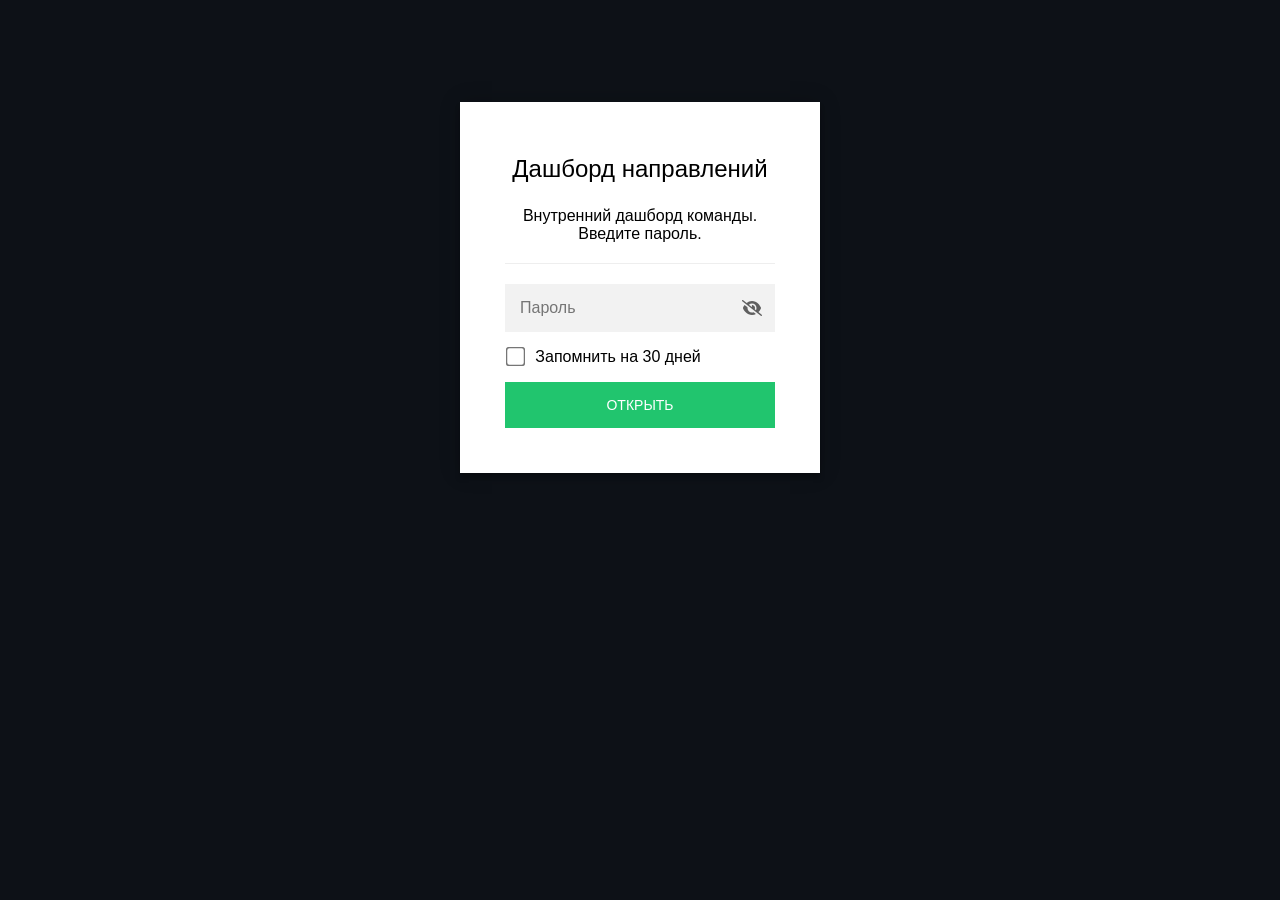
==== commit bfdc0243: "Публикация 2026-09-30 11:42" ====
--- a/index.html
+++ b/index.html
@@ -1,46 +1,892 @@
 <!DOCTYPE html>
-<html lang="ru">
-<head>
-<meta charset="UTF-8">
-<meta name="viewport" content="width=device-width, initial-scale=1.0">
-<title>Портфель направлений — Digital Avatars и CGI Agent</title>
-<link rel="stylesheet" href="assets/style.css">
-</head>
-<body>
-<div class="wrap">
-
-  <header>
-    <div class="kicker">Портфель направлений</div>
-    <h1>Что мы делаем прямо сейчас</h1>
-    <div class="sub">Два направления команды. Каждое обновляется своим владельцем к среде.</div>
-  </header>
-
-  <div class="home-cards">
-    <a class="home-card da" href="digital-avatars.html">
-      <div class="hc-kicker">Направление</div>
-      <div class="hc-title">Digital Avatars</div>
-      <div class="hc-desc">Цифровые аватары и ИИ-агенты: проекты внутри Сбера, платные внедрения, демо и финансовая модель. Запущены Мурино и Иннопром в Индии.</div>
-      <div class="hc-foot">
-        <span class="hc-count">22 проекта</span>
-        <span>обновлено <span data-updated="da">9 сентября 2026</span></span>
-        <span class="hc-go">Открыть →</span>
-      </div>
-    </a>
-
-    <a class="home-card cgi" href="cgi-agent.html">
-      <div class="hc-kicker">Направление</div>
-      <div class="hc-title">CGI Agent</div>
-      <div class="hc-desc">Раздел заведён, наполняем к ближайшей среде.</div>
-      <div class="hc-foot">
-        <span class="hc-count">—</span>
-        <span>обновлено <span data-updated="cgi">12 августа 2026</span></span>
-        <span class="hc-go">Открыть →</span>
-      </div>
-    </a>
-  </div>
-
-  <footer>Внутренний дашборд команды · синк по средам</footer>
-
-</div>
-</body>
+<html class="staticrypt-html">
+    <head>
+        <meta charset="utf-8" />
+        <title>Дашборд направлений</title>
+        <meta name="viewport" content="width=device-width, initial-scale=1" />
+
+        <!-- do not cache this page -->
+        <meta http-equiv="cache-control" content="max-age=0" />
+        <meta http-equiv="cache-control" content="no-cache" />
+        <meta http-equiv="expires" content="0" />
+        <meta http-equiv="expires" content="Tue, 01 Jan 1980 1:00:00 GMT" />
+        <meta http-equiv="pragma" content="no-cache" />
+
+        <style>
+            .staticrypt-hr {
+                margin-top: 20px;
+                margin-bottom: 20px;
+                border: 0;
+                border-top: 1px solid #eee;
+            }
+
+            .staticrypt-page {
+                width: 360px;
+                padding: 8% 0 0;
+                margin: auto;
+                box-sizing: border-box;
+            }
+
+            .staticrypt-form {
+                position: relative;
+                z-index: 1;
+                background: #ffffff;
+                max-width: 360px;
+                margin: 0 auto 100px;
+                padding: 45px;
+                text-align: center;
+                box-shadow: 0 0 20px 0 rgba(0, 0, 0, 0.2), 0 5px 5px 0 rgba(0, 0, 0, 0.24);
+            }
+
+            .staticrypt-form input[type="password"],
+            input[type="text"] {
+                background: inherit;
+                border: 0;
+                box-sizing: border-box; /* This ensures padding is included in the total width */
+                font-size: 14px;
+                outline: 0;
+                padding: 15px 30px 15px 15px; /* Adjust the padding to ensure there is space for the icon */
+                width: 100%;
+            }
+
+            .staticrypt-password-container {
+                position: relative;
+                outline: 0;
+                background: #f2f2f2;
+                width: 100%;
+                border: 0;
+                margin: 0 0 15px;
+                box-sizing: border-box;
+            }
+
+            .staticrypt-toggle-password-visibility {
+                cursor: pointer;
+                height: 20px;
+                opacity: 60%;
+                padding: 13px;
+                position: absolute;
+                right: 0;
+                top: 50%;
+                transform: translateY(-50%);
+                width: 20px;
+            }
+
+            .staticrypt-form .staticrypt-decrypt-button {
+                text-transform: uppercase;
+                outline: 0;
+                background: #21c56e;
+                width: 100%;
+                border: 0;
+                padding: 15px;
+                color: #ffffff;
+                font-size: 14px;
+                cursor: pointer;
+            }
+
+            .staticrypt-form .staticrypt-decrypt-button:hover,
+            .staticrypt-form .staticrypt-decrypt-button:active,
+            .staticrypt-form .staticrypt-decrypt-button:focus {
+                background: #21c56e;
+                filter: brightness(92%);
+            }
+
+            .staticrypt-html {
+                height: 100%;
+            }
+
+            .staticrypt-body {
+                height: 100%;
+                margin: 0;
+            }
+
+            .staticrypt-content {
+                height: 100%;
+                margin-bottom: 1em;
+                background: #0d1117;
+                font-family: "Arial", sans-serif;
+                -webkit-font-smoothing: antialiased;
+                -moz-osx-font-smoothing: grayscale;
+            }
+
+            .staticrypt-instructions {
+                margin-top: -1em;
+                margin-bottom: 1em;
+            }
+
+            .staticrypt-title {
+                font-size: 1.5em;
+            }
+
+            label.staticrypt-remember {
+                display: flex;
+                align-items: center;
+                margin-bottom: 1em;
+            }
+
+            .staticrypt-remember input[type="checkbox"] {
+                transform: scale(1.5);
+                margin-right: 1em;
+            }
+
+            .hidden {
+                display: none !important;
+            }
+
+            .staticrypt-spinner-container {
+                height: 100%;
+                display: flex;
+                align-items: center;
+                justify-content: center;
+            }
+
+            .staticrypt-spinner {
+                display: inline-block;
+                width: 2rem;
+                height: 2rem;
+                vertical-align: text-bottom;
+                border: 0.25em solid gray;
+                border-right-color: transparent;
+                border-radius: 50%;
+                -webkit-animation: spinner-border 0.75s linear infinite;
+                animation: spinner-border 0.75s linear infinite;
+                animation-duration: 0.75s;
+                animation-timing-function: linear;
+                animation-delay: 0s;
+                animation-iteration-count: infinite;
+                animation-direction: normal;
+                animation-fill-mode: none;
+                animation-play-state: running;
+                animation-name: spinner-border;
+            }
+
+            @keyframes spinner-border {
+                100% {
+                    transform: rotate(360deg);
+                }
+            }
+
+            @media screen and (-webkit-min-device-pixel-ratio: 0) {
+                .staticrypt-form input[type="password"],
+                input[type="text"] {
+                    font-size: 16px;
+                }
+            }
+        </style>
+    </head>
+
+    <body class="staticrypt-body">
+        <div id="staticrypt_loading" class="staticrypt-spinner-container">
+            <div class="staticrypt-spinner"></div>
+        </div>
+
+        <div id="staticrypt_content" class="staticrypt-content hidden">
+            <div class="staticrypt-page">
+                <div class="staticrypt-form">
+                    <div class="staticrypt-instructions">
+                        <p class="staticrypt-title">Дашборд направлений</p>
+                        <p>Внутренний дашборд команды. Введите пароль.</p>
+                    </div>
+
+                    <hr class="staticrypt-hr" />
+
+                    <form id="staticrypt-form" action="#" method="post">
+                        <div class="staticrypt-password-container">
+                            <input
+                                id="staticrypt-password"
+                                type="password"
+                                name="password"
+                                placeholder="Пароль"
+                                autofocus
+                            />
+
+                            <img
+                                class="staticrypt-toggle-password-visibility"
+                                alt="Показать пароль"
+                                title="Показать пароль"
+                                src="[data-uri]"
+                            />
+                        </div>
+
+                        <label id="staticrypt-remember-label" class="staticrypt-remember hidden">
+                            <input id="staticrypt-remember" type="checkbox" name="remember" />
+                            Запомнить на 30 дней
+                        </label>
+
+                        <input type="submit" class="staticrypt-decrypt-button" value="Открыть" />
+                    </form>
+                </div>
+            </div>
+        </div>
+
+        <script>
+            // these variables will be filled when generating the file - the template format is 'variable_name'
+            const staticryptInitiator = ((function(){
+  const exports = {};
+  const cryptoEngine = ((function(){
+  const exports = {};
+  const { subtle } = crypto;
+
+const IV_BITS = 16 * 8;
+const HEX_BITS = 4;
+const ENCRYPTION_ALGO = "AES-CBC";
+
+/**
+ * Translates between utf8 encoded hexadecimal strings
+ * and Uint8Array bytes.
+ */
+const HexEncoder = {
+    /**
+     * hex string -> bytes
+     * @param {string} hexString
+     * @returns {Uint8Array}
+     */
+    parse: function (hexString) {
+        if (hexString.length % 2 !== 0) throw "Invalid hexString";
+        const arrayBuffer = new Uint8Array(hexString.length / 2);
+
+        for (let i = 0; i < hexString.length; i += 2) {
+            const byteValue = parseInt(hexString.substring(i, i + 2), 16);
+            if (isNaN(byteValue)) {
+                throw "Invalid hexString";
+            }
+            arrayBuffer[i / 2] = byteValue;
+        }
+        return arrayBuffer;
+    },
+
+    /**
+     * bytes -> hex string
+     * @param {Uint8Array} bytes
+     * @returns {string}
+     */
+    stringify: function (bytes) {
+        const hexBytes = [];
+
+        for (let i = 0; i < bytes.length; ++i) {
+            let byteString = bytes[i].toString(16);
+            if (byteString.length < 2) {
+                byteString = "0" + byteString;
+            }
+            hexBytes.push(byteString);
+        }
+        return hexBytes.join("");
+    },
+};
+
+/**
+ * Translates between utf8 strings and Uint8Array bytes.
+ */
+const UTF8Encoder = {
+    parse: function (str) {
+        return new TextEncoder().encode(str);
+    },
+
+    stringify: function (bytes) {
+        return new TextDecoder().decode(bytes);
+    },
+};
+
+/**
+ * Salt and encrypt a msg with a password.
+ */
+async function encrypt(msg, hashedPassword) {
+    // Must be 16 bytes, unpredictable, and preferably cryptographically random. However, it need not be secret.
+    // https://developer.mozilla.org/en-US/docs/Web/API/SubtleCrypto/encrypt#parameters
+    const iv = crypto.getRandomValues(new Uint8Array(IV_BITS / 8));
+
+    const key = await subtle.importKey("raw", HexEncoder.parse(hashedPassword), ENCRYPTION_ALGO, false, ["encrypt"]);
+
+    const encrypted = await subtle.encrypt(
+        {
+            name: ENCRYPTION_ALGO,
+            iv: iv,
+        },
+        key,
+        UTF8Encoder.parse(msg)
+    );
+
+    // iv will be 32 hex characters, we prepend it to the ciphertext for use in decryption
+    return HexEncoder.stringify(iv) + HexEncoder.stringify(new Uint8Array(encrypted));
+}
+exports.encrypt = encrypt;
+
+/**
+ * Decrypt a salted msg using a password.
+ *
+ * @param {string} encryptedMsg
+ * @param {string} hashedPassword
+ * @returns {Promise<string>}
+ */
+async function decrypt(encryptedMsg, hashedPassword) {
+    const ivLength = IV_BITS / HEX_BITS;
+    const iv = HexEncoder.parse(encryptedMsg.substring(0, ivLength));
+    const encrypted = encryptedMsg.substring(ivLength);
+
+    const key = await subtle.importKey("raw", HexEncoder.parse(hashedPassword), ENCRYPTION_ALGO, false, ["decrypt"]);
+
+    const outBuffer = await subtle.decrypt(
+        {
+            name: ENCRYPTION_ALGO,
+            iv: iv,
+        },
+        key,
+        HexEncoder.parse(encrypted)
+    );
+
+    return UTF8Encoder.stringify(new Uint8Array(outBuffer));
+}
+exports.decrypt = decrypt;
+
+/**
+ * Salt and hash the password so it can be stored in localStorage without opening a password reuse vulnerability.
+ *
+ * @param {string} password
+ * @param {string} salt
+ * @returns {Promise<string>}
+ */
+async function hashPassword(password, salt) {
+    // we hash the password in multiple steps, each adding more iterations. This is because we used to allow less
+    // iterations, so for backward compatibility reasons, we need to support going from that to more iterations.
+    let hashedPassword = await hashLegacyRound(password, salt);
+
+    hashedPassword = await hashSecondRound(hashedPassword, salt);
+
+    return hashThirdRound(hashedPassword, salt);
+}
+exports.hashPassword = hashPassword;
+
+/**
+ * This hashes the password with 1k iterations. This is a low number, we need this function to support backwards
+ * compatibility.
+ *
+ * @param {string} password
+ * @param {string} salt
+ * @returns {Promise<string>}
+ */
+function hashLegacyRound(password, salt) {
+    return pbkdf2(password, salt, 1000, "SHA-1");
+}
+exports.hashLegacyRound = hashLegacyRound;
+
+/**
+ * Add a second round of iterations. This is because we used to use 1k, so for backwards compatibility with
+ * remember-me/autodecrypt links, we need to support going from that to more iterations.
+ *
+ * @param hashedPassword
+ * @param salt
+ * @returns {Promise<string>}
+ */
+function hashSecondRound(hashedPassword, salt) {
+    return pbkdf2(hashedPassword, salt, 14000, "SHA-256");
+}
+exports.hashSecondRound = hashSecondRound;
+
+/**
+ * Add a third round of iterations to bring total number to 600k. This is because we used to use 1k, then 15k, so for
+ * backwards compatibility with remember-me/autodecrypt links, we need to support going from that to more iterations.
+ *
+ * @param hashedPassword
+ * @param salt
+ * @returns {Promise<string>}
+ */
+function hashThirdRound(hashedPassword, salt) {
+    return pbkdf2(hashedPassword, salt, 585000, "SHA-256");
+}
+exports.hashThirdRound = hashThirdRound;
+
+/**
+ * Salt and hash the password so it can be stored in localStorage without opening a password reuse vulnerability.
+ *
+ * @param {string} password
+ * @param {string} salt
+ * @param {int} iterations
+ * @param {string} hashAlgorithm
+ * @returns {Promise<string>}
+ */
+async function pbkdf2(password, salt, iterations, hashAlgorithm) {
+    const key = await subtle.importKey("raw", UTF8Encoder.parse(password), "PBKDF2", false, ["deriveBits"]);
+
+    const keyBytes = await subtle.deriveBits(
+        {
+            name: "PBKDF2",
+            hash: hashAlgorithm,
+            iterations,
+            salt: UTF8Encoder.parse(salt),
+        },
+        key,
+        256
+    );
+
+    return HexEncoder.stringify(new Uint8Array(keyBytes));
+}
+
+function generateRandomSalt() {
+    const bytes = crypto.getRandomValues(new Uint8Array(128 / 8));
+
+    return HexEncoder.stringify(new Uint8Array(bytes));
+}
+exports.generateRandomSalt = generateRandomSalt;
+
+async function signMessage(hashedPassword, message) {
+    const key = await subtle.importKey(
+        "raw",
+        HexEncoder.parse(hashedPassword),
+        {
+            name: "HMAC",
+            hash: "SHA-256",
+        },
+        false,
+        ["sign"]
+    );
+    const signature = await subtle.sign("HMAC", key, UTF8Encoder.parse(message));
+
+    return HexEncoder.stringify(new Uint8Array(signature));
+}
+exports.signMessage = signMessage;
+
+function getRandomAlphanum() {
+    const possibleCharacters = "abcdefghijklmnopqrstuvwxyzABCDEFGHIJKLMNOPQRSTUVWXYZ0123456789";
+
+    let byteArray;
+    let parsedInt;
+
+    // Keep generating new random bytes until we get a value that falls
+    // within a range that can be evenly divided by possibleCharacters.length
+    do {
+        byteArray = crypto.getRandomValues(new Uint8Array(1));
+        // extract the lowest byte to get an int from 0 to 255 (probably unnecessary, since we're only generating 1 byte)
+        parsedInt = byteArray[0] & 0xff;
+    } while (parsedInt >= 256 - (256 % possibleCharacters.length));
+
+    // Take the modulo of the parsed integer to get a random number between 0 and totalLength - 1
+    const randomIndex = parsedInt % possibleCharacters.length;
+
+    return possibleCharacters[randomIndex];
+}
+
+/**
+ * Generate a random string of a given length.
+ *
+ * @param {int} length
+ * @returns {string}
+ */
+function generateRandomString(length) {
+    let randomString = "";
+
+    for (let i = 0; i < length; i++) {
+        randomString += getRandomAlphanum();
+    }
+
+    return randomString;
+}
+exports.generateRandomString = generateRandomString;
+
+  return exports;
+})());
+const codec = ((function(){
+  const exports = {};
+  /**
+ * Initialize the codec with the provided cryptoEngine - this return functions to encode and decode messages.
+ *
+ * @param cryptoEngine - the engine to use for encryption / decryption
+ */
+function init(cryptoEngine) {
+    const exports = {};
+
+    /**
+     * Top-level function for encoding a message.
+     * Includes password hashing, encryption, and signing.
+     *
+     * @param {string} msg
+     * @param {string} password
+     * @param {string} salt
+     *
+     * @returns {string} The encoded text
+     */
+    async function encode(msg, password, salt) {
+        const hashedPassword = await cryptoEngine.hashPassword(password, salt);
+
+        const encrypted = await cryptoEngine.encrypt(msg, hashedPassword);
+
+        // we use the hashed password in the HMAC because this is effectively what will be used a password (so we can store
+        // it in localStorage safely, we don't use the clear text password)
+        const hmac = await cryptoEngine.signMessage(hashedPassword, encrypted);
+
+        return hmac + encrypted;
+    }
+    exports.encode = encode;
+
+    /**
+     * Encode using a password that has already been hashed. This is useful to encode multiple messages in a row, that way
+     * we don't need to hash the password multiple times.
+     *
+     * @param {string} msg
+     * @param {string} hashedPassword
+     *
+     * @returns {string} The encoded text
+     */
+    async function encodeWithHashedPassword(msg, hashedPassword) {
+        const encrypted = await cryptoEngine.encrypt(msg, hashedPassword);
+
+        // we use the hashed password in the HMAC because this is effectively what will be used a password (so we can store
+        // it in localStorage safely, we don't use the clear text password)
+        const hmac = await cryptoEngine.signMessage(hashedPassword, encrypted);
+
+        return hmac + encrypted;
+    }
+    exports.encodeWithHashedPassword = encodeWithHashedPassword;
+
+    /**
+     * Top-level function for decoding a message.
+     * Includes signature check and decryption.
+     *
+     * @param {string} signedMsg
+     * @param {string} hashedPassword
+     * @param {string} salt
+     * @param {int} backwardCompatibleAttempt
+     * @param {string} originalPassword
+     *
+     * @returns {Object} {success: true, decoded: string} | {success: false, message: string}
+     */
+    async function decode(signedMsg, hashedPassword, salt, backwardCompatibleAttempt = 0, originalPassword = "") {
+        const encryptedHMAC = signedMsg.substring(0, 64);
+        const encryptedMsg = signedMsg.substring(64);
+        const decryptedHMAC = await cryptoEngine.signMessage(hashedPassword, encryptedMsg);
+
+        if (decryptedHMAC !== encryptedHMAC) {
+            // we have been raising the number of iterations in the hashing algorithm multiple times, so to support the old
+            // remember-me/autodecrypt links we need to try bringing the old hashes up to speed.
+            originalPassword = originalPassword || hashedPassword;
+            if (backwardCompatibleAttempt === 0) {
+                const updatedHashedPassword = await cryptoEngine.hashThirdRound(originalPassword, salt);
+
+                return decode(signedMsg, updatedHashedPassword, salt, backwardCompatibleAttempt + 1, originalPassword);
+            }
+            if (backwardCompatibleAttempt === 1) {
+                let updatedHashedPassword = await cryptoEngine.hashSecondRound(originalPassword, salt);
+                updatedHashedPassword = await cryptoEngine.hashThirdRound(updatedHashedPassword, salt);
+
+                return decode(signedMsg, updatedHashedPassword, salt, backwardCompatibleAttempt + 1, originalPassword);
+            }
+
+            return { success: false, message: "Signature mismatch" };
+        }
+
+        return {
+            success: true,
+            decoded: await cryptoEngine.decrypt(encryptedMsg, hashedPassword),
+        };
+    }
+    exports.decode = decode;
+
+    return exports;
+}
+exports.init = init;
+
+  return exports;
+})());
+const decode = codec.init(cryptoEngine).decode;
+
+/**
+ * Initialize the staticrypt module, that exposes functions callbable by the password_template.
+ *
+ * @param {{
+ *  staticryptEncryptedMsgUniqueVariableName: string,
+ *  isRememberEnabled: boolean,
+ *  rememberDurationInDays: number,
+ *  staticryptSaltUniqueVariableName: string,
+ * }} staticryptConfig - object of data that is stored on the password_template at encryption time.
+ *
+ * @param {{
+ *  rememberExpirationKey: string,
+ *  rememberPassphraseKey: string,
+ *  replaceHtmlCallback: function,
+ *  clearLocalStorageCallback: function,
+ * }} templateConfig - object of data that can be configured by a custom password_template.
+ */
+function init(staticryptConfig, templateConfig) {
+    const exports = {};
+
+    /**
+     * Decrypt our encrypted page, replace the whole HTML.
+     *
+     * @param {string} hashedPassword
+     * @returns {Promise<boolean>}
+     */
+    async function decryptAndReplaceHtml(hashedPassword) {
+        const { staticryptEncryptedMsgUniqueVariableName, staticryptSaltUniqueVariableName } = staticryptConfig;
+        const { replaceHtmlCallback } = templateConfig;
+
+        const result = await decode(
+            staticryptEncryptedMsgUniqueVariableName,
+            hashedPassword,
+            staticryptSaltUniqueVariableName
+        );
+        if (!result.success) {
+            return false;
+        }
+        const plainHTML = result.decoded;
+
+        // if the user configured a callback call it, otherwise just replace the whole HTML
+        if (typeof replaceHtmlCallback === "function") {
+            replaceHtmlCallback(plainHTML);
+        } else {
+            document.write(plainHTML);
+            document.close();
+        }
+
+        return true;
+    }
+
+    /**
+     * Attempt to decrypt the page and replace the whole HTML.
+     *
+     * @param {string} password
+     * @param {boolean} isRememberChecked
+     *
+     * @returns {Promise<{isSuccessful: boolean, hashedPassword?: string}>} - we return an object, so that if we want to
+     *   expose more information in the future we can do it without breaking the password_template
+     */
+    async function handleDecryptionOfPage(password, isRememberChecked) {
+        const { staticryptSaltUniqueVariableName } = staticryptConfig;
+
+        // decrypt and replace the whole page
+        const hashedPassword = await cryptoEngine.hashPassword(password, staticryptSaltUniqueVariableName);
+        return handleDecryptionOfPageFromHash(hashedPassword, isRememberChecked);
+    }
+    exports.handleDecryptionOfPage = handleDecryptionOfPage;
+
+    async function handleDecryptionOfPageFromHash(hashedPassword, isRememberChecked) {
+        const { isRememberEnabled, rememberDurationInDays } = staticryptConfig;
+        const { rememberExpirationKey, rememberPassphraseKey } = templateConfig;
+
+        const isDecryptionSuccessful = await decryptAndReplaceHtml(hashedPassword);
+
+        if (!isDecryptionSuccessful) {
+            return {
+                isSuccessful: false,
+                hashedPassword,
+            };
+        }
+
+        // remember the hashedPassword and set its expiration if necessary
+        if (isRememberEnabled && isRememberChecked) {
+            window.localStorage.setItem(rememberPassphraseKey, hashedPassword);
+
+            // set the expiration if the duration isn't 0 (meaning no expiration)
+            if (rememberDurationInDays > 0) {
+                window.localStorage.setItem(
+                    rememberExpirationKey,
+                    (new Date().getTime() + rememberDurationInDays * 24 * 60 * 60 * 1000).toString()
+                );
+            }
+        }
+
+        return {
+            isSuccessful: true,
+            hashedPassword,
+        };
+    }
+    exports.handleDecryptionOfPageFromHash = handleDecryptionOfPageFromHash;
+
+    /**
+     * Clear localstorage from staticrypt related values
+     */
+    function clearLocalStorage() {
+        const { clearLocalStorageCallback, rememberExpirationKey, rememberPassphraseKey } = templateConfig;
+
+        if (typeof clearLocalStorageCallback === "function") {
+            clearLocalStorageCallback();
+        } else {
+            localStorage.removeItem(rememberPassphraseKey);
+            localStorage.removeItem(rememberExpirationKey);
+        }
+    }
+
+    async function handleDecryptOnLoad() {
+        let isSuccessful = await decryptOnLoadFromUrl();
+
+        if (!isSuccessful) {
+            isSuccessful = await decryptOnLoadFromRememberMe();
+        }
+
+        return { isSuccessful };
+    }
+    exports.handleDecryptOnLoad = handleDecryptOnLoad;
+
+    /**
+     * Clear storage if we are logging out
+     *
+     * @returns {boolean} - whether we logged out
+     */
+    function logoutIfNeeded() {
+        const logoutKey = "staticrypt_logout";
+
+        // handle logout through query param
+        const queryParams = new URLSearchParams(window.location.search);
+        if (queryParams.has(logoutKey)) {
+            clearLocalStorage();
+            return true;
+        }
+
+        // handle logout through URL fragment
+        const hash = window.location.hash.substring(1);
+        if (hash.includes(logoutKey)) {
+            clearLocalStorage();
+            return true;
+        }
+
+        return false;
+    }
+
+    /**
+     * To be called on load: check if we want to try to decrypt and replace the HTML with the decrypted content, and
+     * try to do it if needed.
+     *
+     * @returns {Promise<boolean>} true if we derypted and replaced the whole page, false otherwise
+     */
+    async function decryptOnLoadFromRememberMe() {
+        const { rememberDurationInDays } = staticryptConfig;
+        const { rememberExpirationKey, rememberPassphraseKey } = templateConfig;
+
+        // if we are login out, terminate
+        if (logoutIfNeeded()) {
+            return false;
+        }
+
+        // if there is expiration configured, check if we're not beyond the expiration
+        if (rememberDurationInDays && rememberDurationInDays > 0) {
+            const expiration = localStorage.getItem(rememberExpirationKey),
+                isExpired = expiration && new Date().getTime() > parseInt(expiration);
+
+            if (isExpired) {
+                clearLocalStorage();
+                return false;
+            }
+        }
+
+        const hashedPassword = localStorage.getItem(rememberPassphraseKey);
+
+        if (hashedPassword) {
+            // try to decrypt
+            const isDecryptionSuccessful = await decryptAndReplaceHtml(hashedPassword);
+
+            // if the decryption is unsuccessful the password might be wrong - silently clear the saved data and let
+            // the user fill the password form again
+            if (!isDecryptionSuccessful) {
+                clearLocalStorage();
+                return false;
+            }
+
+            return true;
+        }
+
+        return false;
+    }
+
+    async function decryptOnLoadFromUrl() {
+        const passwordKey = "staticrypt_pwd";
+        const rememberMeKey = "remember_me";
+
+        // try to get the password from the query param (for backward compatibility - we now want to avoid this method,
+        // since it sends the hashed password to the server which isn't needed)
+        const queryParams = new URLSearchParams(window.location.search);
+        const hashedPasswordQuery = queryParams.get(passwordKey);
+        const rememberMeQuery = queryParams.get(rememberMeKey);
+
+        const urlFragment = window.location.hash.substring(1);
+        // get the password from the url fragment
+        const hashedPasswordRegexMatch = urlFragment.match(new RegExp(passwordKey + "=([^&]*)"));
+        const hashedPasswordFragment = hashedPasswordRegexMatch ? hashedPasswordRegexMatch[1] : null;
+        const rememberMeFragment = urlFragment.includes(rememberMeKey);
+
+        const hashedPassword = hashedPasswordFragment || hashedPasswordQuery;
+        const rememberMe = rememberMeFragment || rememberMeQuery;
+
+        if (hashedPassword) {
+            return handleDecryptionOfPageFromHash(hashedPassword, rememberMe);
+        }
+
+        return false;
+    }
+
+    return exports;
+}
+exports.init = init;
+
+  return exports;
+})());
+            const templateError = "Неверный пароль",
+                templateToggleAltShow = "Показать пароль",
+                templateToggleAltHide = "Скрыть пароль",
+                isRememberEnabled = true,
+                staticryptConfig = {"staticryptEncryptedMsgUniqueVariableName":"[base64]","isRememberEnabled":true,"rememberDurationInDays":30,"staticryptSaltUniqueVariableName":"90b28027ece51f2ba00ba5280a24d36d"};
+
+            // you can edit these values to customize some of the behavior of StatiCrypt
+            const templateConfig = {
+                rememberExpirationKey: "staticrypt_expiration",
+                rememberPassphraseKey: "staticrypt_passphrase",
+                replaceHtmlCallback: null,
+                clearLocalStorageCallback: null,
+            };
+
+            // init the staticrypt engine
+            const staticrypt = staticryptInitiator.init(staticryptConfig, templateConfig);
+
+            // try to automatically decrypt on load if there is a saved password
+            window.onload = async function () {
+                const { isSuccessful } = await staticrypt.handleDecryptOnLoad();
+
+                // if we didn't decrypt anything on load, show the password prompt. Otherwise the content has already been
+                // replaced, no need to do anything
+                if (!isSuccessful) {
+                    // hide loading screen
+                    document.getElementById("staticrypt_loading").classList.add("hidden");
+                    document.getElementById("staticrypt_content").classList.remove("hidden");
+                    document.getElementById("staticrypt-password").focus();
+
+                    // show the remember me checkbox
+                    if (isRememberEnabled) {
+                        document.getElementById("staticrypt-remember-label").classList.remove("hidden");
+                    }
+                }
+            };
+
+            // toggle password visibility
+            const toggleIcon = document.querySelector(".staticrypt-toggle-password-visibility");
+            // these two icons are coming from FontAwesome
+            const imgSrcEyeClosed =
+                "[data-uri]";
+            const imgSrcEyeOpened =
+                "[data-uri]";
+            toggleIcon.addEventListener("click", function () {
+                const passwordInput = document.getElementById("staticrypt-password");
+                if (passwordInput.type === "password") {
+                    passwordInput.type = "text";
+                    toggleIcon.src = imgSrcEyeOpened;
+                    toggleIcon.alt = templateToggleAltHide;
+                    toggleIcon.title = templateToggleAltHide;
+                } else {
+                    passwordInput.type = "password";
+                    toggleIcon.src = imgSrcEyeClosed;
+                    toggleIcon.alt = templateToggleAltShow;
+                    toggleIcon.title = templateToggleAltShow;
+                }
+            });
+
+            // handle password form submission
+            document.getElementById("staticrypt-form").addEventListener("submit", async function (e) {
+                e.preventDefault();
+
+                const password = document.getElementById("staticrypt-password").value,
+                    isRememberChecked = document.getElementById("staticrypt-remember").checked;
+
+                const { isSuccessful } = await staticrypt.handleDecryptionOfPage(password, isRememberChecked);
+
+                if (!isSuccessful) {
+                    alert(templateError);
+                }
+            });
+        </script>
+    </body>
 </html>
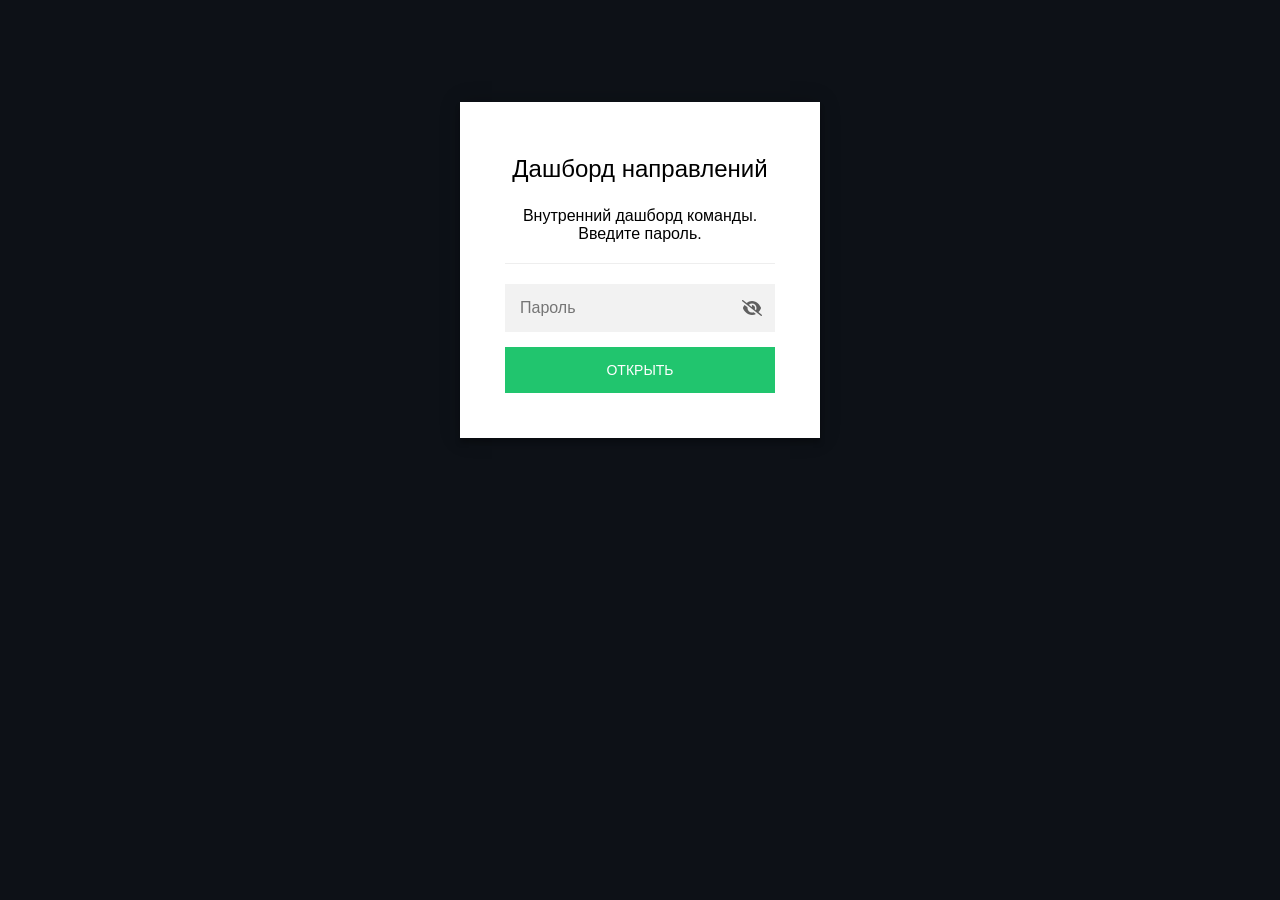
==== commit bfc62a3b: "Публикация 2026-09-30 11:51" ====
--- a/index.html
+++ b/index.html
@@ -209,7 +209,7 @@
 
                         <label id="staticrypt-remember-label" class="staticrypt-remember hidden">
                             <input id="staticrypt-remember" type="checkbox" name="remember" />
-                            Запомнить на 30 дней
+                            Remember me
                         </label>
 
                         <input type="submit" class="staticrypt-decrypt-button" value="Открыть" />
@@ -819,8 +819,8 @@
             const templateError = "Неверный пароль",
                 templateToggleAltShow = "Показать пароль",
                 templateToggleAltHide = "Скрыть пароль",
-                isRememberEnabled = true,
-                staticryptConfig = {"staticryptEncryptedMsgUniqueVariableName":"[base64]","isRememberEnabled":true,"rememberDurationInDays":30,"staticryptSaltUniqueVariableName":"90b28027ece51f2ba00ba5280a24d36d"};
+                isRememberEnabled = false,
+                staticryptConfig = {"staticryptEncryptedMsgUniqueVariableName":"[base64]","isRememberEnabled":false,"rememberDurationInDays":0,"staticryptSaltUniqueVariableName":"90b28027ece51f2ba00ba5280a24d36d"};
 
             // you can edit these values to customize some of the behavior of StatiCrypt
             const templateConfig = {
